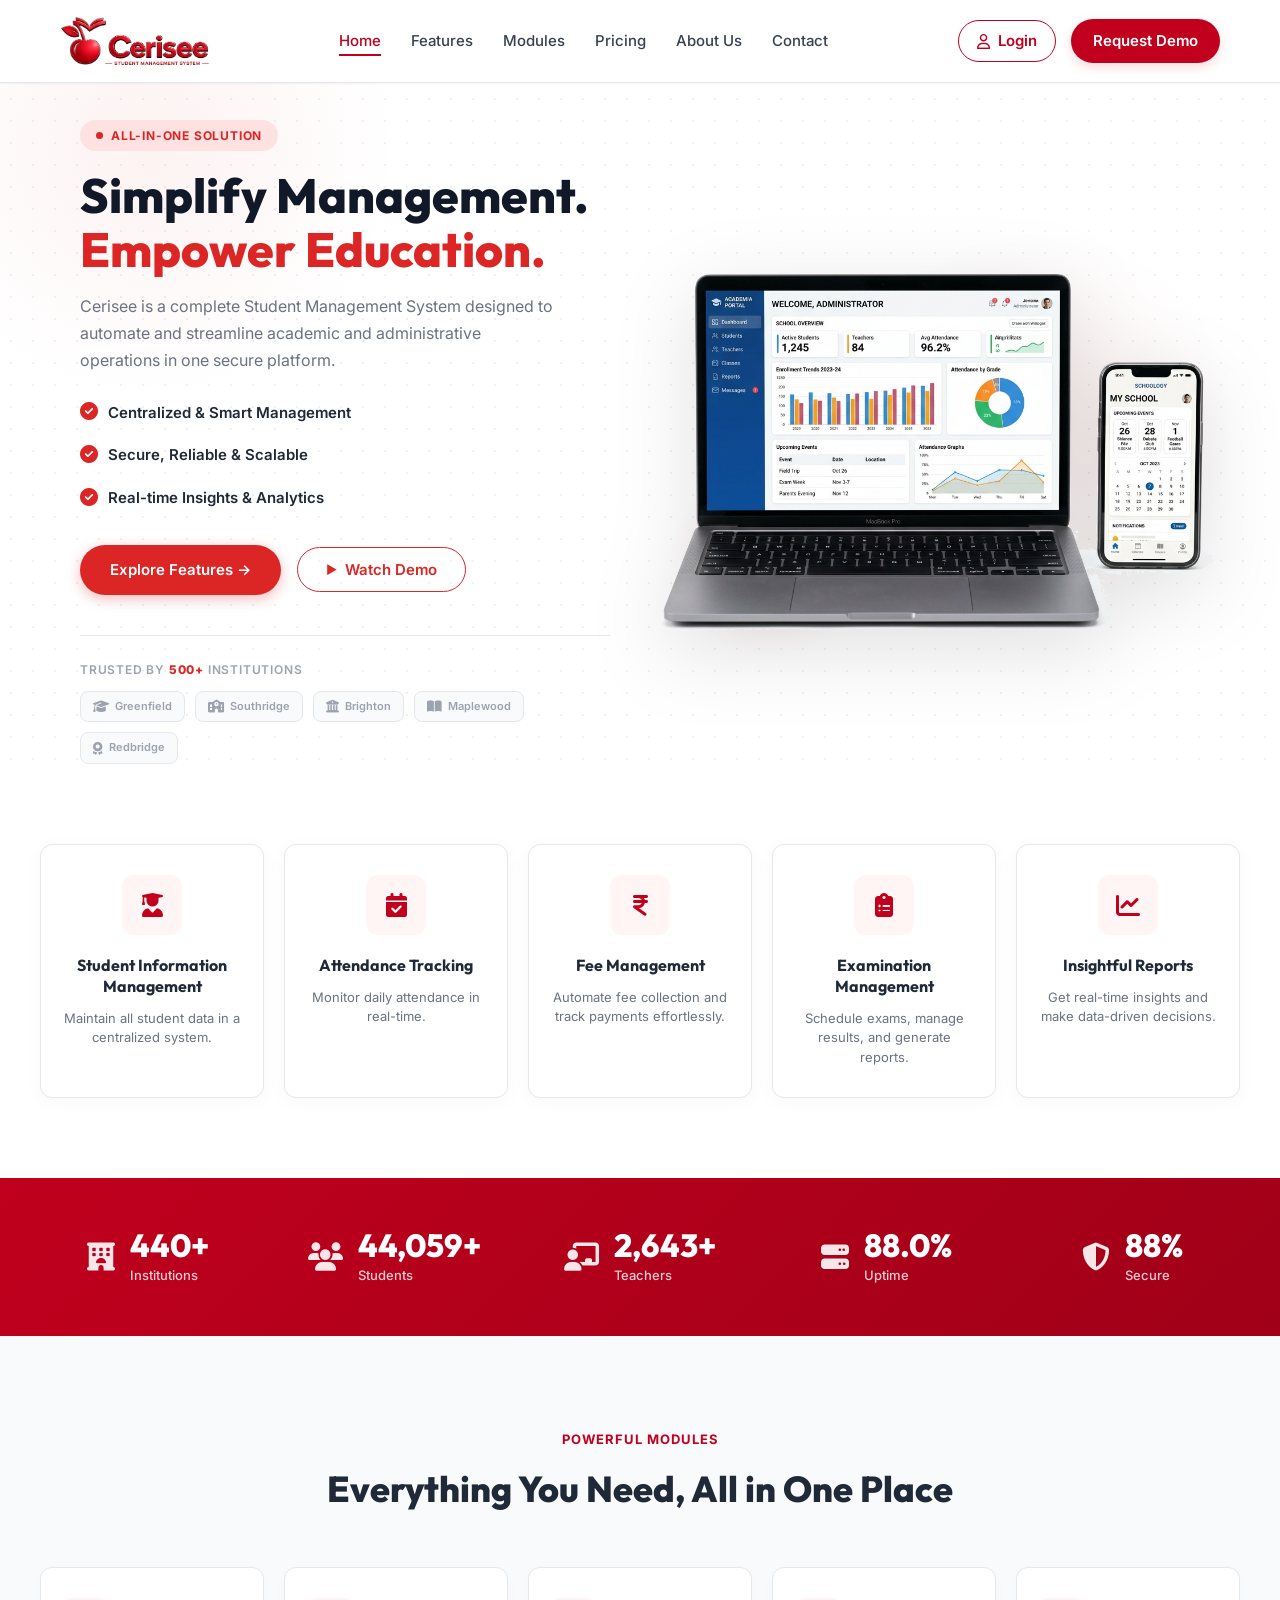
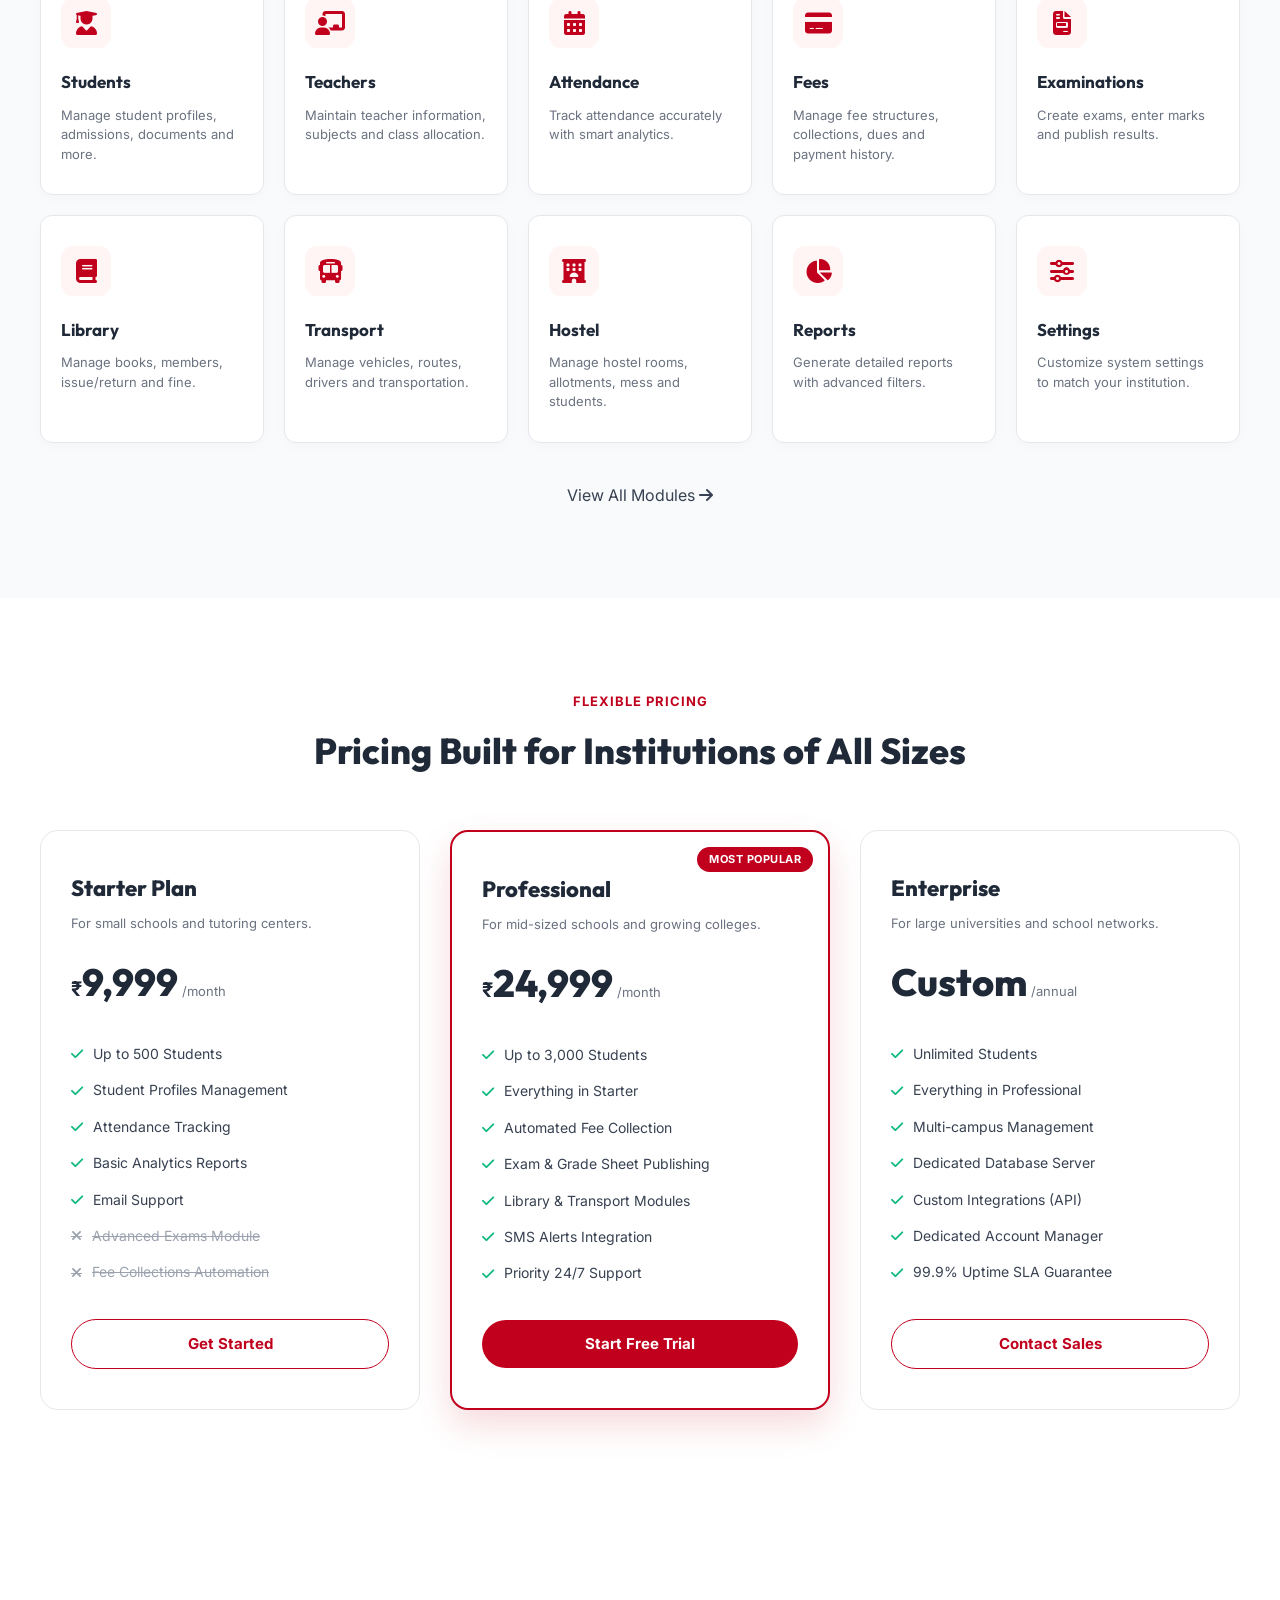
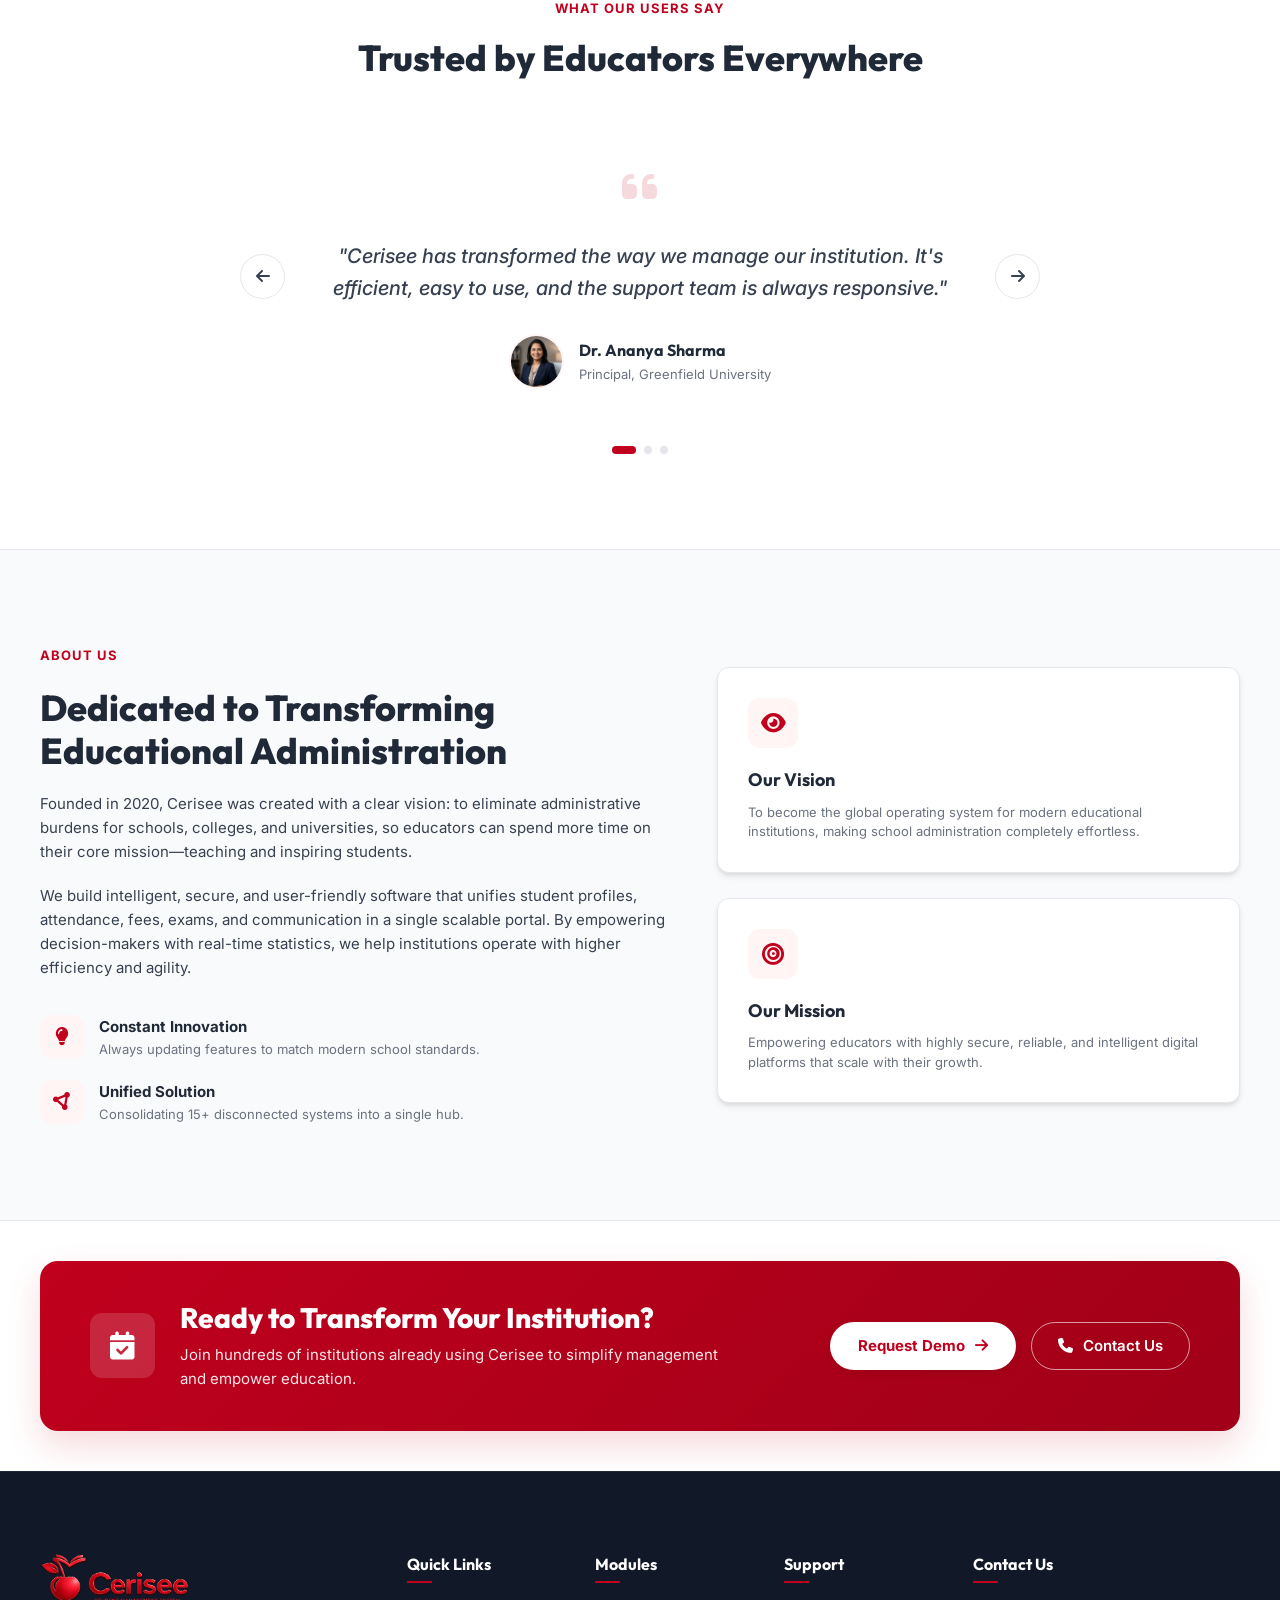
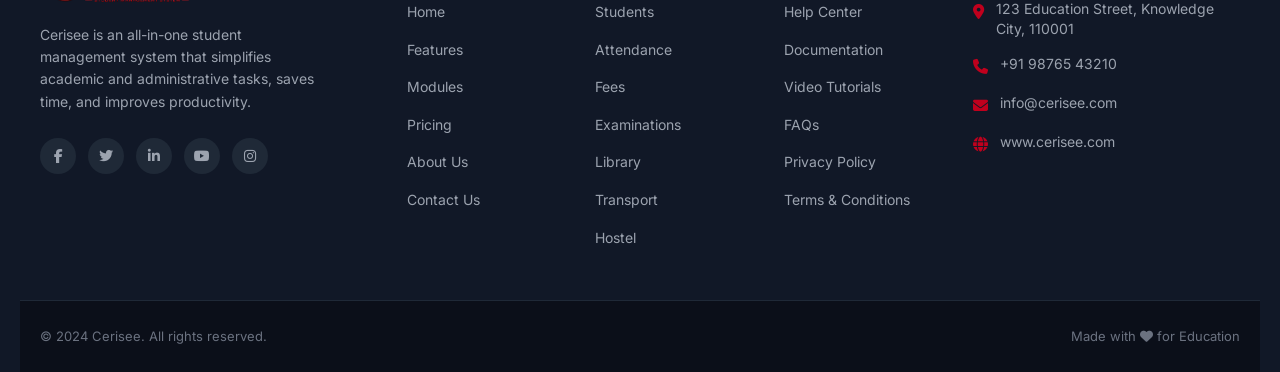
==== index.html @ 779a7547 "Initial commit - Cerisee Student Management System Frontend" ====
<!DOCTYPE html>
<html lang="en">
<head>
  <meta charset="UTF-8">
  <meta name="viewport" content="width=device-width, initial-scale=1.0">
  <meta name="description" content="Cerisee is an all-in-one Student Management System designed to automate academic and administrative workflows, improve productivity, and empower education.">
  <title>Cerisee - Student Management System | Simplify Management. Empower Education.</title>
  
  <!-- FontAwesome for Icons -->
  <link rel="stylesheet" href="https://cdnjs.cloudflare.com/ajax/libs/font-awesome/6.4.0/css/all.min.css">
  
  <!-- Custom CSS -->
  <link rel="stylesheet" href="css/variables.css">
  <link rel="stylesheet" href="css/style.css">
</head>
<body>

  <!-- Navigation Bar -->
  <header class="navbar-header">
    <div class="navbar-container">
      <a href="index.html" class="logo-container">
        <img src="assets/logo.png" alt="Cerisee Logo" class="main-logo-img">
      </a>

      <!-- Desktop Nav Menu -->
      <nav class="nav-menu">
        <ul class="nav-list">
          <li><a href="#home" class="nav-link active">Home</a></li>
          <li><a href="#features" class="nav-link">Features</a></li>
          <li><a href="#modules" class="nav-link">Modules</a></li>
          <li><a href="#pricing" class="nav-link">Pricing</a></li>
          <li><a href="#about" class="nav-link">About Us</a></li>
          <li><a href="#contact" class="nav-link">Contact</a></li>
        </ul>
      </nav>

      <!-- Nav Actions -->
      <div class="nav-actions">
        <a href="login.html" class="btn-login"><i class="fa-regular fa-user"></i> Login</a>
        <a href="#contact" class="btn-cta">Request Demo</a>
      </div>

      <!-- Hamburger Menu for Mobile -->
      <button class="mobile-toggle" aria-label="Toggle navigation menu">
        <span class="bar"></span>
        <span class="bar"></span>
        <span class="bar"></span>
      </button>
    </div>
  </header>

  <main>
    <!-- Hero Section -->
    <section id="home" class="hero-section">
      <!-- Subtle Dot-Grid Background Overlay -->
      <div class="hero-dot-grid"></div>
      
      <div class="hero-container">
        <!-- Hero Text Content (Left Column) -->
        <div class="hero-content">
          <div class="hero-badge-pill">
            <span class="dot-pulse"></span>
            All-in-One Solution
          </div>
          
          <h1 class="hero-headline">
            Simplify Management.<br>
            <span class="text-primary-red">Empower Education.</span>
          </h1>
          
          <p class="hero-desc-text">
            Cerisee is a complete Student Management System designed to automate and streamline academic and administrative operations in one secure platform.
          </p>
          
          <ul class="hero-checklist-items">
            <li>
              <span class="check-circle-red"><i class="fa-solid fa-circle-check"></i></span>
              Centralized & Smart Management
            </li>
            <li>
              <span class="check-circle-red"><i class="fa-solid fa-circle-check"></i></span>
              Secure, Reliable & Scalable
            </li>
            <li>
              <span class="check-circle-red"><i class="fa-solid fa-circle-check"></i></span>
              Real-time Insights & Analytics
            </li>
          </ul>
          
          <div class="hero-cta-group">
            <a href="#features" class="btn-primary-red">Explore Features &rarr;</a>
            <button class="btn-secondary-demo"><span class="text-red-icon">▶</span> Watch Demo</button>
          </div>

          <!-- Trust Bar inside Left Column -->
          <div class="hero-trust-bar">
            <p class="trust-title-text">Trusted by <span class="text-red-bold">500+</span> Institutions</p>
            <div class="trust-logos-row">
              <div class="trust-logo-box"><i class="fa-solid fa-graduation-cap"></i> Greenfield</div>
              <div class="trust-logo-box"><i class="fa-solid fa-school"></i> Southridge</div>
              <div class="trust-logo-box"><i class="fa-solid fa-building-columns"></i> Brighton</div>
              <div class="trust-logo-box"><i class="fa-solid fa-book-open"></i> Maplewood</div>
              <div class="trust-logo-box"><i class="fa-solid fa-award"></i> Redbridge</div>
            </div>
          </div>
        </div>
        
        <!-- Hero Device Mockup Stack (Right Column) -->
        <div class="hero-mockups-column">
          <!-- Background Blobs -->
          <div class="blob-red-large"></div>
          <div class="blob-red-small"></div>
          <img src="assets/hero-mockup.png" alt="Cerisee Dashboard Mockup on Laptop and Mobile" class="hero-mockup-img">
        </div>
      </div>
    </section>

    <!-- Core Features Section -->
    <section id="features" class="features-section">
      <div class="features-container">
        <div class="features-grid">
          <!-- Card 1 -->
          <div class="feature-card">
            <div class="feature-icon"><i class="fa-solid fa-user-graduate"></i></div>
            <h3 class="feature-card-title">Student Information Management</h3>
            <p class="feature-card-text">Maintain all student data in a centralized system.</p>
          </div>
          <!-- Card 2 -->
          <div class="feature-card">
            <div class="feature-icon"><i class="fa-solid fa-calendar-check"></i></div>
            <h3 class="feature-card-title">Attendance Tracking</h3>
            <p class="feature-card-text">Monitor daily attendance in real-time.</p>
          </div>
          <!-- Card 3 -->
          <div class="feature-card">
            <div class="feature-icon"><i class="fa-solid fa-indian-rupee-sign"></i></div>
            <h3 class="feature-card-title">Fee Management</h3>
            <p class="feature-card-text">Automate fee collection and track payments effortlessly.</p>
          </div>
          <!-- Card 4 -->
          <div class="feature-card">
            <div class="feature-icon"><i class="fa-solid fa-clipboard-list"></i></div>
            <h3 class="feature-card-title">Examination Management</h3>
            <p class="feature-card-text">Schedule exams, manage results, and generate reports.</p>
          </div>
          <!-- Card 5 -->
          <div class="feature-card">
            <div class="feature-icon"><i class="fa-solid fa-chart-line"></i></div>
            <h3 class="feature-card-title">Insightful Reports</h3>
            <p class="feature-card-text">Get real-time insights and make data-driven decisions.</p>
          </div>
        </div>
      </div>
    </section>

    <!-- Statistics Banner -->
    <section class="stats-section">
      <div class="stats-container">
        <!-- Stat Item 1 -->
        <div class="stat-item">
          <div class="stat-icon"><i class="fa-solid fa-hotel"></i></div>
          <div class="stat-info">
            <div class="stat-number" data-target="500">0</div>
            <div class="stat-label">Institutions</div>
          </div>
        </div>
        <!-- Stat Item 2 -->
        <div class="stat-item">
          <div class="stat-icon"><i class="fa-solid fa-users"></i></div>
          <div class="stat-info">
            <div class="stat-number" data-target="50000">0</div>
            <div class="stat-label">Students</div>
          </div>
        </div>
        <!-- Stat Item 3 -->
        <div class="stat-item">
          <div class="stat-icon"><i class="fa-solid fa-chalkboard-user"></i></div>
          <div class="stat-info">
            <div class="stat-number" data-target="3000">0</div>
            <div class="stat-label">Teachers</div>
          </div>
        </div>
        <!-- Stat Item 4 -->
        <div class="stat-item">
          <div class="stat-icon"><i class="fa-solid fa-server"></i></div>
          <div class="stat-info">
            <div class="stat-number" data-target="99.9" data-decimals="1">0</div>
            <div class="stat-label">Uptime</div>
          </div>
        </div>
        <!-- Stat Item 5 -->
        <div class="stat-item">
          <div class="stat-icon"><i class="fa-solid fa-shield-halved"></i></div>
          <div class="stat-info">
            <div class="stat-number" data-target="100">0</div>
            <div class="stat-label">Secure</div>
          </div>
        </div>
      </div>
    </section>

    <!-- Powerful Modules Section -->
    <section id="modules" class="modules-section">
      <div class="modules-container">
        <div class="section-header">
          <span class="section-badge">Powerful Modules</span>
          <h2 class="section-title">Everything You Need, All in One Place</h2>
        </div>

        <div class="modules-grid">
          <!-- Module 1 -->
          <div class="module-card">
            <div class="module-icon"><i class="fa-solid fa-user-graduate"></i></div>
            <h3 class="module-title">Students</h3>
            <p class="module-text">Manage student profiles, admissions, documents and more.</p>
          </div>
          <!-- Module 2 -->
          <div class="module-card">
            <div class="module-icon"><i class="fa-solid fa-chalkboard-user"></i></div>
            <h3 class="module-title">Teachers</h3>
            <p class="module-text">Maintain teacher information, subjects and class allocation.</p>
          </div>
          <!-- Module 3 -->
          <div class="module-card">
            <div class="module-icon"><i class="fa-solid fa-calendar-days"></i></div>
            <h3 class="module-title">Attendance</h3>
            <p class="module-text">Track attendance accurately with smart analytics.</p>
          </div>
          <!-- Module 4 -->
          <div class="module-card">
            <div class="module-icon"><i class="fa-solid fa-credit-card"></i></div>
            <h3 class="module-title">Fees</h3>
            <p class="module-text">Manage fee structures, collections, dues and payment history.</p>
          </div>
          <!-- Module 5 -->
          <div class="module-card">
            <div class="module-icon"><i class="fa-solid fa-file-invoice"></i></div>
            <h3 class="module-title">Examinations</h3>
            <p class="module-text">Create exams, enter marks and publish results.</p>
          </div>
          <!-- Module 6 -->
          <div class="module-card">
            <div class="module-icon"><i class="fa-solid fa-book"></i></div>
            <h3 class="module-title">Library</h3>
            <p class="module-text">Manage books, members, issue/return and fine.</p>
          </div>
          <!-- Module 7 -->
          <div class="module-card">
            <div class="module-icon"><i class="fa-solid fa-bus"></i></div>
            <h3 class="module-title">Transport</h3>
            <p class="module-text">Manage vehicles, routes, drivers and transportation.</p>
          </div>
          <!-- Module 8 -->
          <div class="module-card">
            <div class="module-icon"><i class="fa-solid fa-hotel"></i></div>
            <h3 class="module-title">Hostel</h3>
            <p class="module-text">Manage hostel rooms, allotments, mess and students.</p>
          </div>
          <!-- Module 9 -->
          <div class="module-card">
            <div class="module-icon"><i class="fa-solid fa-chart-pie"></i></div>
            <h3 class="module-title">Reports</h3>
            <p class="module-text">Generate detailed reports with advanced filters.</p>
          </div>
          <!-- Module 10 -->
          <div class="module-card">
            <div class="module-icon"><i class="fa-solid fa-sliders"></i></div>
            <h3 class="module-title">Settings</h3>
            <p class="module-text">Customize system settings to match your institution.</p>
          </div>
        </div>

        <div class="modules-cta-wrapper">
          <a href="#features" class="btn-primary">View All Modules <i class="fa-solid fa-arrow-right"></i></a>
        </div>
      </div>
    </section>

    <!-- Pricing Section -->
    <section id="pricing" class="pricing-section">
      <div class="pricing-container">
        <div class="section-header">
          <span class="section-badge">Flexible Pricing</span>
          <h2 class="section-title">Pricing Built for Institutions of All Sizes</h2>
        </div>

        <div class="pricing-grid">
          <!-- Starter Plan -->
          <div class="pricing-card">
            <div class="pricing-header">
              <h3 class="pricing-plan-name">Starter Plan</h3>
              <p class="pricing-plan-desc">For small schools and tutoring centers.</p>
              <div class="price-value">
                <span class="currency">₹</span>
                <span class="amount">9,999</span>
                <span class="period">/month</span>
              </div>
            </div>
            <ul class="pricing-features">
              <li><i class="fa-solid fa-check"></i> Up to 500 Students</li>
              <li><i class="fa-solid fa-check"></i> Student Profiles Management</li>
              <li><i class="fa-solid fa-check"></i> Attendance Tracking</li>
              <li><i class="fa-solid fa-check"></i> Basic Analytics Reports</li>
              <li><i class="fa-solid fa-check"></i> Email Support</li>
              <li class="disabled"><i class="fa-solid fa-xmark"></i> Advanced Exams Module</li>
              <li class="disabled"><i class="fa-solid fa-xmark"></i> Fee Collections Automation</li>
            </ul>
            <div class="pricing-footer">
              <a href="#contact" class="btn-pricing-plan">Get Started</a>
            </div>
          </div>

          <!-- Professional Plan (Popular) -->
          <div class="pricing-card popular">
            <div class="popular-badge">Most Popular</div>
            <div class="pricing-header">
              <h3 class="pricing-plan-name">Professional</h3>
              <p class="pricing-plan-desc">For mid-sized schools and growing colleges.</p>
              <div class="price-value">
                <span class="currency">₹</span>
                <span class="amount">24,999</span>
                <span class="period">/month</span>
              </div>
            </div>
            <ul class="pricing-features">
              <li><i class="fa-solid fa-check"></i> Up to 3,000 Students</li>
              <li><i class="fa-solid fa-check"></i> Everything in Starter</li>
              <li><i class="fa-solid fa-check"></i> Automated Fee Collection</li>
              <li><i class="fa-solid fa-check"></i> Exam & Grade Sheet Publishing</li>
              <li><i class="fa-solid fa-check"></i> Library & Transport Modules</li>
              <li><i class="fa-solid fa-check"></i> SMS Alerts Integration</li>
              <li><i class="fa-solid fa-check"></i> Priority 24/7 Support</li>
            </ul>
            <div class="pricing-footer">
              <a href="#contact" class="btn-pricing-plan btn-primary">Start Free Trial</a>
            </div>
          </div>

          <!-- Enterprise Plan -->
          <div class="pricing-card">
            <div class="pricing-header">
              <h3 class="pricing-plan-name">Enterprise</h3>
              <p class="pricing-plan-desc">For large universities and school networks.</p>
              <div class="price-value">
                <span class="amount">Custom</span>
                <span class="period">/annual</span>
              </div>
            </div>
            <ul class="pricing-features">
              <li><i class="fa-solid fa-check"></i> Unlimited Students</li>
              <li><i class="fa-solid fa-check"></i> Everything in Professional</li>
              <li><i class="fa-solid fa-check"></i> Multi-campus Management</li>
              <li><i class="fa-solid fa-check"></i> Dedicated Database Server</li>
              <li><i class="fa-solid fa-check"></i> Custom Integrations (API)</li>
              <li><i class="fa-solid fa-check"></i> Dedicated Account Manager</li>
              <li><i class="fa-solid fa-check"></i> 99.9% Uptime SLA Guarantee</li>
            </ul>
            <div class="pricing-footer">
              <a href="#contact" class="btn-pricing-plan">Contact Sales</a>
            </div>
          </div>
        </div>
      </div>
    </section>

    <!-- Testimonials Section -->
    <section class="testimonials-section">
      <div class="testimonials-container">
        <div class="section-header">
          <span class="section-badge">What Our Users Say</span>
          <h2 class="section-title">Trusted by Educators Everywhere</h2>
        </div>

        <!-- Carousel -->
        <div class="testimonial-carousel">
          <button class="carousel-control prev" aria-label="Previous testimonial">
            <i class="fa-solid fa-arrow-left"></i>
          </button>
          
          <div class="testimonial-track-container">
            <div class="testimonial-slide active">
              <div class="quote-icon"><i class="fa-solid fa-quote-left"></i></div>
              <blockquote class="testimonial-quote">
                "Cerisee has transformed the way we manage our institution. It's efficient, easy to use, and the support team is always responsive."
              </blockquote>
              <div class="testimonial-author">
                <img src="assets/dr-ananya.png" alt="Dr. Ananya Sharma" class="author-img">
                <div class="author-details">
                  <h4 class="author-name">Dr. Ananya Sharma</h4>
                  <p class="author-role">Principal, Greenfield University</p>
                </div>
              </div>
            </div>
            
            <div class="testimonial-slide">
              <div class="quote-icon"><i class="fa-solid fa-quote-left"></i></div>
              <blockquote class="testimonial-quote">
                "The attendance tracking and automated fee collection features saved our administrative staff over 15 hours a week. Truly an outstanding system!"
              </blockquote>
              <div class="testimonial-author">
                <img src="assets/dr-ananya.png" alt="Prof. Rajesh Verma" class="author-img" style="filter: hue-rotate(90deg);">
                <div class="author-details">
                  <h4 class="author-name">Prof. Rajesh Verma</h4>
                  <p class="author-role">Director, Southridge College</p>
                </div>
              </div>
            </div>
            
            <div class="testimonial-slide">
              <div class="quote-icon"><i class="fa-solid fa-quote-left"></i></div>
              <blockquote class="testimonial-quote">
                "From examinations to transport management, everything is integrated seamlessly. The analytics panel helps us make quick, data-driven decisions."
              </blockquote>
              <div class="testimonial-author">
                <img src="assets/dr-ananya.png" alt="Sister Clara D'Souza" class="author-img" style="filter: hue-rotate(180deg);">
                <div class="author-details">
                  <h4 class="author-name">Sister Clara D'Souza</h4>
                  <p class="author-role">Administrator, Redbridge School</p>
                </div>
              </div>
            </div>
          </div>

          <button class="carousel-control next" aria-label="Next testimonial">
            <i class="fa-solid fa-arrow-right"></i>
          </button>
        </div>

        <!-- Carousel Indicators -->
        <div class="carousel-indicators">
          <span class="indicator active" data-slide="0"></span>
          <span class="indicator" data-slide="1"></span>
          <span class="indicator" data-slide="2"></span>
        </div>
      </div>
    </section>

    <!-- About Us Section -->
    <section id="about" class="about-section">
      <div class="about-container">
        <div class="about-grid">
          <div class="about-content">
            <span class="section-badge">About Us</span>
            <h2 class="about-title">Dedicated to Transforming Educational Administration</h2>
            <p class="about-text">
              Founded in 2020, Cerisee was created with a clear vision: to eliminate administrative burdens for schools, colleges, and universities, so educators can spend more time on their core mission—teaching and inspiring students.
            </p>
            <p class="about-text">
              We build intelligent, secure, and user-friendly software that unifies student profiles, attendance, fees, exams, and communication in a single scalable portal. By empowering decision-makers with real-time statistics, we help institutions operate with higher efficiency and agility.
            </p>
            <div class="about-features">
              <div class="about-feat">
                <span class="about-feat-icon"><i class="fa-solid fa-lightbulb"></i></span>
                <div class="about-feat-text">
                  <strong>Constant Innovation</strong>
                  <span>Always updating features to match modern school standards.</span>
                </div>
              </div>
              <div class="about-feat">
                <span class="about-feat-icon"><i class="fa-solid fa-circle-nodes"></i></span>
                <div class="about-feat-text">
                  <strong>Unified Solution</strong>
                  <span>Consolidating 15+ disconnected systems into a single hub.</span>
                </div>
              </div>
            </div>
          </div>
          <div class="about-cards">
            <!-- Vision -->
            <div class="about-value-card">
              <div class="value-icon"><i class="fa-solid fa-eye"></i></div>
              <h3 class="value-title">Our Vision</h3>
              <p class="value-desc">To become the global operating system for modern educational institutions, making school administration completely effortless.</p>
            </div>
            <!-- Mission -->
            <div class="about-value-card">
              <div class="value-icon"><i class="fa-solid fa-bullseye"></i></div>
              <h3 class="value-title">Our Mission</h3>
              <p class="value-desc">Empowering educators with highly secure, reliable, and intelligent digital platforms that scale with their growth.</p>
            </div>
          </div>
        </div>
      </div>
    </section>

    <!-- Call to Action Banner -->
    <section class="cta-banner-section">
      <div class="cta-banner-container">
        <div class="cta-left">
          <div class="cta-icon-wrapper">
            <i class="fa-solid fa-calendar-check"></i>
          </div>
          <div class="cta-text">
            <h2 class="cta-title">Ready to Transform Your Institution?</h2>
            <p class="cta-description">Join hundreds of institutions already using Cerisee to simplify management and empower education.</p>
          </div>
        </div>
        <div class="cta-actions">
          <a href="#contact" class="btn-cta-white">Request Demo <i class="fa-solid fa-arrow-right"></i></a>
          <a href="tel:+919876543210" class="btn-cta-transparent"><i class="fa-solid fa-phone"></i> Contact Us</a>
        </div>
      </div>
    </section>
  </main>

  <!-- Footer -->
  <footer class="footer">
    <div class="footer-container">
      <!-- Grid Col 1 -->
      <div class="footer-info">
        <a href="index.html" class="logo-container footer-logo">
          <img src="assets/logo.png" alt="Cerisee Logo" class="main-logo-img">
        </a>
        <p class="footer-desc">
          Cerisee is an all-in-one student management system that simplifies academic and administrative tasks, saves time, and improves productivity.
        </p>
        <div class="social-icons">
          <a href="#" class="social-link" aria-label="Facebook"><i class="fa-brands fa-facebook-f"></i></a>
          <a href="#" class="social-link" aria-label="Twitter"><i class="fa-brands fa-twitter"></i></a>
          <a href="#" class="social-link" aria-label="LinkedIn"><i class="fa-brands fa-linkedin-in"></i></a>
          <a href="#" class="social-link" aria-label="YouTube"><i class="fa-brands fa-youtube"></i></a>
          <a href="#" class="social-link" aria-label="Instagram"><i class="fa-brands fa-instagram"></i></a>
        </div>
      </div>

      <!-- Grid Col 2 -->
      <div class="footer-links">
        <h4 class="footer-title">Quick Links</h4>
        <ul>
          <li><a href="#home">Home</a></li>
          <li><a href="#features">Features</a></li>
          <li><a href="#modules">Modules</a></li>
          <li><a href="#pricing">Pricing</a></li>
          <li><a href="#about">About Us</a></li>
          <li><a href="#contact">Contact Us</a></li>
        </ul>
      </div>

      <!-- Grid Col 3 -->
      <div class="footer-links">
        <h4 class="footer-title">Modules</h4>
        <ul>
          <li><a href="#modules">Students</a></li>
          <li><a href="#modules">Attendance</a></li>
          <li><a href="#modules">Fees</a></li>
          <li><a href="#modules">Examinations</a></li>
          <li><a href="#modules">Library</a></li>
          <li><a href="#modules">Transport</a></li>
          <li><a href="#modules">Hostel</a></li>
        </ul>
      </div>

      <!-- Grid Col 4 -->
      <div class="footer-links">
        <h4 class="footer-title">Support</h4>
        <ul>
          <li><a href="#">Help Center</a></li>
          <li><a href="#">Documentation</a></li>
          <li><a href="#">Video Tutorials</a></li>
          <li><a href="#">FAQs</a></li>
          <li><a href="#">Privacy Policy</a></li>
          <li><a href="#">Terms & Conditions</a></li>
        </ul>
      </div>

      <!-- Grid Col 5 -->
      <div class="footer-contact" id="contact">
        <h4 class="footer-title">Contact Us</h4>
        <ul class="contact-details">
          <li>
            <span class="contact-icon"><i class="fa-solid fa-location-dot"></i></span>
            <span class="contact-text">123 Education Street, Knowledge City, 110001</span>
          </li>
          <li>
            <span class="contact-icon"><i class="fa-solid fa-phone"></i></span>
            <span class="contact-text">+91 98765 43210</span>
          </li>
          <li>
            <span class="contact-icon"><i class="fa-solid fa-envelope"></i></span>
            <span class="contact-text">info@cerisee.com</span>
          </li>
          <li>
            <span class="contact-icon"><i class="fa-solid fa-globe"></i></span>
            <span class="contact-text">www.cerisee.com</span>
          </li>
        </ul>
      </div>
    </div>

    <!-- Bottom Copyright -->
    <div class="footer-bottom">
      <div class="footer-bottom-container">
        <p>&copy; 2024 Cerisee. All rights reserved.</p>
        <p>Made with <i class="fa-solid fa-heart text-primary"></i> for Education</p>
      </div>
    </div>
  </footer>

  <!-- Main JavaScript File -->
  <script src="js/main.js"></script>
</body>
</html>
---- css/variables.css ----
/* Import Fonts */
@import url('https://fonts.googleapis.com/css2?family=Inter:wght@300;400;500;600;700&family=Outfit:wght@400;500;600;700;800&display=swap');

:root {
  /* Color Palette */
  --primary: #C0001D;          /* Crimson Red */
  --primary-hover: #A00018;    /* Darker Red */
  --primary-light: #FFF5F5;    /* Soft Red Tint */
  --primary-glow: rgba(192, 0, 29, 0.15);
  
  --dark-bg: #111827;          /* Near black for footer */
  --dark-text: #1F2937;        /* Very dark gray */
  --light-bg: #F9FAFB;         /* Warm white */
  --white: #FFFFFF;
  
  --text-main: #374151;        /* Cool gray for body */
  --text-muted: #6B7280;       /* Lighter gray for caption */
  --text-light: #9CA3AF;
  
  --border-color: #E5E7EB;
  --border-focus: #FCA5A5;     /* Light red border for focus state */
  
  --success: #10B981;          /* Emerald Green */
  --warning: #F59E0B;          /* Amber Yellow */
  
  /* Fonts */
  --font-headings: 'Outfit', sans-serif;
  --font-body: 'Inter', sans-serif;
  
  /* Layout Constraints */
  --max-width: 1200px;
  
  /* Shadows */
  --shadow-sm: 0 1px 2px 0 rgba(0, 0, 0, 0.05);
  --shadow-md: 0 4px 6px -1px rgba(0, 0, 0, 0.1), 0 2px 4px -1px rgba(0, 0, 0, 0.06);
  --shadow-lg: 0 10px 15px -3px rgba(0, 0, 0, 0.1), 0 4px 6px -2px rgba(0, 0, 0, 0.05);
  --shadow-xl: 0 20px 25px -5px rgba(0, 0, 0, 0.1), 0 10px 10px -5px rgba(0, 0, 0, 0.04);
  
  /* Border Radius */
  --radius-sm: 6px;
  --radius-md: 12px;
  --radius-lg: 18px;
  --radius-full: 9999px;
  
  /* Transitions */
  --transition-fast: 0.2s cubic-bezier(0.4, 0, 0.2, 1);
  --transition-normal: 0.3s cubic-bezier(0.4, 0, 0.2, 1);
}

/* Base resets & utilities */
* {
  box-sizing: border-box;
  margin: 0;
  padding: 0;
}

body {
  font-family: var(--font-body);
  color: var(--text-main);
  background-color: var(--white);
  line-height: 1.6;
  -webkit-font-smoothing: antialiased;
  -moz-osx-font-smoothing: grayscale;
}

a {
  color: inherit;
  text-decoration: none;
  transition: var(--transition-fast);
}

input, button, select, textarea {
  font-family: inherit;
  font-size: inherit;
  color: inherit;
}

button {
  cursor: pointer;
  border: none;
  background: none;
}

img {
  max-width: 100%;
  height: auto;
  display: block;
}

/* Shared Main Logo Image Class */
.main-logo-img {
  height: 52px;
  width: auto;
  display: block;
  transition: transform var(--transition-normal);
}

.logo-container {
  display: flex;
  align-items: center;
  gap: 10px;
  text-decoration: none;
}

.logo-container:hover .main-logo-img {
  transform: scale(1.02);
}
---- css/style.css ----
@import url('variables.css');

/* Global Styles */
html {
  scroll-behavior: smooth;
}

body {
  overflow-x: hidden;
}

/* Header & Navbar */
.navbar-header {
  position: fixed;
  top: 0;
  left: 0;
  width: 100%;
  z-index: 1000;
  background-color: rgba(255, 255, 255, 0.95);
  box-shadow: var(--shadow-sm);
  transition: var(--transition-normal);
  backdrop-filter: blur(8px);
  border-bottom: 1px solid var(--border-color);
}

.navbar-header.scrolled {
  padding: 8px 0;
  box-shadow: var(--shadow-md);
  background-color: rgba(255, 255, 255, 0.98);
}

.navbar-container {
  max-width: var(--max-width);
  margin: 0 auto;
  padding: 15px 20px;
  display: flex;
  justify-content: space-between;
  align-items: center;
}



.cherry-logo {
  width: 48px;
  height: 48px;
  transition: transform var(--transition-normal);
}

.logo-container:hover .cherry-logo {
  transform: rotate(-10deg) scale(1.05);
}

.logo-text {
  display: flex;
  flex-direction: column;
}

.logo-brand {
  font-family: var(--font-headings);
  font-size: 26px;
  font-weight: 800;
  color: var(--dark-text);
  line-height: 1;
}

.logo-tagline {
  font-size: 8px;
  font-weight: 700;
  letter-spacing: 1.5px;
  color: var(--text-muted);
  margin-top: 4px;
}

.logo-brand.text-white {
  color: var(--white);
}

.logo-brand.text-primary {
  color: var(--primary);
}

.logo-tagline.text-gray {
  color: var(--text-light);
}

/* Nav Menu */
.nav-menu {
  display: flex;
  align-items: center;
}

.nav-list {
  display: flex;
  list-style: none;
  gap: 30px;
}

.nav-link {
  font-size: 15px;
  font-weight: 500;
  color: var(--text-main);
  position: relative;
  padding: 6px 0;
}

.nav-link:hover, .nav-link.active {
  color: var(--primary);
}

.nav-link::after {
  content: '';
  position: absolute;
  bottom: 0;
  left: 0;
  width: 0;
  height: 2px;
  background-color: var(--primary);
  transition: var(--transition-fast);
}

.nav-link:hover::after, .nav-link.active::after {
  width: 100%;
}

/* Nav Actions */
.nav-actions {
  display: flex;
  align-items: center;
  gap: 15px;
}

.btn-login {
  font-size: 15px;
  font-weight: 600;
  color: var(--primary);
  border: 1.5px solid var(--primary);
  padding: 8px 18px;
  border-radius: var(--radius-full);
  display: flex;
  align-items: center;
  gap: 8px;
  transition: var(--transition-fast);
}

.btn-login:hover {
  background-color: var(--primary);
  color: var(--white);
  box-shadow: 0 4px 10px var(--primary-glow);
}

.btn-cta {
  font-size: 15px;
  font-weight: 600;
  color: var(--white);
  background-color: var(--primary);
  padding: 10px 22px;
  border-radius: var(--radius-full);
  box-shadow: 0 4px 12px var(--primary-glow);
  transition: var(--transition-fast);
}

.btn-cta:hover {
  background-color: var(--primary-hover);
  transform: translateY(-2px);
  box-shadow: 0 6px 15px var(--primary-glow);
}

/* Mobile Toggle */
.mobile-toggle {
  display: none;
  flex-direction: column;
  justify-content: space-between;
  width: 24px;
  height: 18px;
  background: transparent;
  border: none;
  cursor: pointer;
  z-index: 1100;
}

.mobile-toggle .bar {
  width: 100%;
  height: 2.5px;
  background-color: var(--dark-text);
  border-radius: var(--radius-full);
  transition: var(--transition-normal);
}

/* Hero Section */
/* ========================================
   HERO SECTION — Dot Grid + Device Mockups
   ======================================== */

.hero-section {
  position: relative;
  overflow: hidden;
  padding-top: 120px;
  padding-bottom: 0;
  background: #ffffff;
}

/* Dot grid overlay */
.hero-dot-grid {
  position: absolute;
  inset: 0;
  background-image: radial-gradient(circle, rgba(0,0,0,0.06) 1px, transparent 1px);
  background-size: 22px 22px;
  pointer-events: none;
  z-index: 0;
}

.hero-section::before {
  content: '';
  position: absolute;
  width: 500px;
  height: 500px;
  background: radial-gradient(circle, rgba(220,38,38,0.06) 0%, transparent 70%);
  border-radius: 50%;
  top: -100px;
  left: -100px;
  z-index: 0;
  pointer-events: none;
}

/* --- Container Grid --- */
.hero-container {
  max-width: var(--max-width);
  margin: 0 auto;
  padding: 0 40px 0 40px;
  display: grid;
  grid-template-columns: 1fr 1fr;
  align-items: center;
  gap: 60px;
  position: relative;
  z-index: 2;
  min-height: 600px;
}

/* --- Left Column --- */
.hero-content {
  display: flex;
  flex-direction: column;
  align-items: flex-start;
}

/* Badge Pill */
.hero-badge-pill {
  display: inline-flex;
  align-items: center;
  gap: 8px;
  background: #FEE2E2;
  color: #DC2626;
  font-size: 12px;
  font-weight: 700;
  text-transform: uppercase;
  letter-spacing: 0.8px;
  padding: 6px 16px;
  border-radius: 999px;
  margin-bottom: 18px;
}

.dot-pulse {
  width: 7px;
  height: 7px;
  border-radius: 50%;
  background: #DC2626;
  display: inline-block;
  animation: pulse-dot 1.8s infinite;
}

@keyframes pulse-dot {
  0%, 100% { opacity: 1; transform: scale(1); }
  50% { opacity: 0.4; transform: scale(0.7); }
}

/* Headline */
.hero-headline {
  font-family: var(--font-headings);
  font-size: 48px;
  font-weight: 800;
  line-height: 1.12;
  color: #111827;
  margin-bottom: 16px;
}

.text-primary-red {
  color: #DC2626;
}

/* Description */
.hero-desc-text {
  font-size: 16px;
  line-height: 1.7;
  color: #6B7280;
  max-width: 480px;
  margin-bottom: 24px;
}

/* Checklist */
.hero-checklist-items {
  list-style: none;
  display: flex;
  flex-direction: column;
  gap: 14px;
  margin-bottom: 32px;
}

.hero-checklist-items li {
  display: flex;
  align-items: center;
  gap: 10px;
  font-size: 15px;
  font-weight: 600;
  color: #1F2937;
}

.check-circle-red {
  color: #DC2626;
  font-size: 18px;
}

/* CTA Buttons */
.hero-cta-group {
  display: flex;
  align-items: center;
  gap: 16px;
  margin-bottom: 40px;
}

.btn-primary-red {
  display: inline-flex;
  align-items: center;
  gap: 8px;
  background: #DC2626;
  color: #fff;
  font-size: 15px;
  font-weight: 600;
  padding: 13px 30px;
  border-radius: 999px;
  border: none;
  cursor: pointer;
  box-shadow: 0 4px 14px rgba(220,38,38,0.3);
  transition: all 0.25s ease;
  text-decoration: none;
}

.btn-primary-red:hover {
  background: #B91C1C;
  transform: translateY(-2px);
  box-shadow: 0 6px 20px rgba(220,38,38,0.4);
}

.btn-secondary-demo {
  display: inline-flex;
  align-items: center;
  gap: 8px;
  background: transparent;
  color: #DC2626;
  font-size: 15px;
  font-weight: 600;
  padding: 12px 28px;
  border-radius: 999px;
  border: 1.5px solid #DC2626;
  cursor: pointer;
  transition: all 0.25s ease;
}

.btn-secondary-demo:hover {
  background: #FEE2E2;
  transform: translateY(-2px);
}

.text-red-icon {
  font-size: 12px;
}

/* Trust Bar */
.hero-trust-bar {
  padding-top: 24px;
  border-top: 1px solid #E5E7EB;
  width: 100%;
}

.trust-title-text {
  font-size: 12px;
  font-weight: 600;
  text-transform: uppercase;
  letter-spacing: 0.8px;
  color: #9CA3AF;
  margin-bottom: 12px;
}

.text-red-bold {
  color: #DC2626;
  font-weight: 800;
}

.trust-logos-row {
  display: flex;
  flex-wrap: wrap;
  gap: 10px;
}

.trust-logo-box {
  display: inline-flex;
  align-items: center;
  gap: 6px;
  font-size: 11px;
  font-weight: 600;
  color: #9CA3AF;
  background: #F9FAFB;
  border: 1px solid #E5E7EB;
  border-radius: 8px;
  padding: 6px 12px;
  transition: all 0.2s ease;
}

.trust-logo-box i {
  font-size: 13px;
}

.trust-logo-box:hover {
  color: #DC2626;
  border-color: #FCA5A5;
  background: #FEF2F2;
}

/* ========================================
   RIGHT COLUMN — Realistic Device Mockup Image
   ======================================== */

.hero-mockups-column {
  position: relative;
  height: 540px;
  display: flex;
  align-items: center;
  justify-content: center;
  width: 100%;
}

/* Background blobs */
.blob-red-large {
  position: absolute;
  width: 400px;
  height: 400px;
  background: radial-gradient(circle, rgba(220, 38, 38, 0.07) 0%, transparent 70%);
  border-radius: 50%;
  top: 10%;
  right: -40px;
  z-index: 0;
  pointer-events: none;
}

.blob-red-small {
  position: absolute;
  width: 200px;
  height: 200px;
  background: radial-gradient(circle, rgba(220, 38, 38, 0.10) 0%, transparent 70%);
  border-radius: 50%;
  bottom: 10%;
  left: 0;
  z-index: 0;
  pointer-events: none;
}

.hero-mockup-img {
  max-width: 110%;
  max-height: 110%;
  width: auto;
  height: auto;
  object-fit: contain;
  z-index: 2;
  position: relative;
  filter: drop-shadow(0 20px 40px rgba(0, 0, 0, 0.12));
  transition: transform 0.5s cubic-bezier(0.4, 0, 0.2, 1), filter 0.5s cubic-bezier(0.4, 0, 0.2, 1);
}

.hero-mockups-column:hover .hero-mockup-img {
  transform: translateY(-8px) scale(1.02);
  filter: drop-shadow(0 30px 60px rgba(220, 38, 38, 0.16));
}


/* Core Features Section */
.features-section {
  padding: 80px 20px;
  background-color: var(--white);
}

.features-container {
  max-width: var(--max-width);
  margin: 0 auto;
}

.features-grid {
  display: grid;
  grid-template-columns: repeat(5, 1fr);
  gap: 20px;
}

.feature-card {
  background-color: var(--white);
  padding: 30px 20px;
  border-radius: var(--radius-md);
  box-shadow: 0 4px 20px rgba(0, 0, 0, 0.03);
  border: 1px solid var(--border-color);
  display: flex;
  flex-direction: column;
  align-items: center;
  text-align: center;
  transition: transform var(--transition-normal), box-shadow var(--transition-normal), border-color var(--transition-normal);
}

.feature-card:hover {
  transform: translateY(-8px);
  box-shadow: 0 12px 30px rgba(192, 0, 29, 0.08);
  border-color: var(--primary-glow);
}

.feature-icon {
  width: 60px;
  height: 60px;
  border-radius: var(--radius-md);
  background-color: var(--primary-light);
  color: var(--primary);
  font-size: 24px;
  display: flex;
  justify-content: center;
  align-items: center;
  margin-bottom: 20px;
  transition: transform var(--transition-normal);
}

.feature-card:hover .feature-icon {
  transform: scale(1.1) rotate(5deg);
}

.feature-card-title {
  font-family: var(--font-headings);
  font-size: 16px;
  font-weight: 700;
  color: var(--dark-text);
  margin-bottom: 12px;
  line-height: 1.3;
}

.feature-card-text {
  font-size: 13px;
  color: var(--text-muted);
  line-height: 1.5;
}

/* Statistics Section */
.stats-section {
  background: linear-gradient(135deg, var(--primary) 0%, var(--primary-hover) 100%);
  color: var(--white);
  padding: 50px 20px;
}

.stats-container {
  max-width: var(--max-width);
  margin: 0 auto;
  display: grid;
  grid-template-columns: repeat(5, 1fr);
  gap: 30px;
  text-align: center;
}

.stat-item {
  display: flex;
  justify-content: center;
  align-items: center;
  gap: 15px;
}

.stat-icon {
  font-size: 28px;
  color: rgba(255, 255, 255, 0.9);
}

.stat-info {
  text-align: left;
}

.stat-number {
  font-family: var(--font-headings);
  font-size: 32px;
  font-weight: 800;
  line-height: 1.1;
}

.stat-label {
  font-size: 13px;
  font-weight: 500;
  color: rgba(255, 255, 255, 0.8);
  margin-top: 2px;
}

/* Powerful Modules Section */
.modules-section {
  padding: 90px 20px;
  background-color: var(--light-bg);
}

.modules-container {
  max-width: var(--max-width);
  margin: 0 auto;
}

.section-header {
  text-align: center;
  margin-bottom: 50px;
}

.section-badge {
  color: var(--primary);
  font-size: 13px;
  font-weight: 700;
  text-transform: uppercase;
  letter-spacing: 1px;
  display: inline-block;
  margin-bottom: 10px;
}

.section-title {
  font-family: var(--font-headings);
  font-size: 36px;
  font-weight: 800;
  color: var(--dark-text);
}

.modules-grid {
  display: grid;
  grid-template-columns: repeat(5, 1fr);
  gap: 20px;
}

.module-card {
  background-color: var(--white);
  padding: 30px 20px;
  border-radius: var(--radius-md);
  box-shadow: 0 4px 15px rgba(0, 0, 0, 0.02);
  border: 1px solid var(--border-color);
  transition: transform var(--transition-normal), box-shadow var(--transition-normal), border-color var(--transition-normal);
  display: flex;
  flex-direction: column;
}

.module-card:hover {
  transform: translateY(-5px);
  box-shadow: 0 8px 25px rgba(192, 0, 29, 0.06);
  border-color: var(--primary-glow);
}

.module-icon {
  font-size: 24px;
  color: var(--primary);
  background-color: var(--primary-light);
  width: 50px;
  height: 50px;
  border-radius: var(--radius-md);
  display: flex;
  justify-content: center;
  align-items: center;
  margin-bottom: 20px;
  transition: transform var(--transition-normal);
}

.module-card:hover .module-icon {
  transform: scale(1.1);
}

.module-title {
  font-family: var(--font-headings);
  font-size: 17px;
  font-weight: 700;
  color: var(--dark-text);
  margin-bottom: 10px;
}

.module-text {
  font-size: 13px;
  color: var(--text-muted);
  line-height: 1.5;
}

.modules-cta-wrapper {
  display: flex;
  justify-content: center;
  margin-top: 40px;
}

/* Testimonials Section */
.testimonials-section {
  padding: 95px 20px;
  background-color: var(--white);
}

.testimonials-container {
  max-width: var(--max-width);
  margin: 0 auto;
}

.testimonial-carousel {
  max-width: 800px;
  margin: 0 auto;
  position: relative;
  display: flex;
  align-items: center;
  gap: 30px;
  padding: 20px 0;
}

.testimonial-track-container {
  flex-grow: 1;
  overflow: hidden;
  position: relative;
  min-height: 240px;
}

.testimonial-slide {
  display: none;
  flex-direction: column;
  align-items: center;
  text-align: center;
  animation: fadeEffect 0.5s ease-in-out;
}

.testimonial-slide.active {
  display: flex;
}

@keyframes fadeEffect {
  from { opacity: 0; transform: translateY(10px); }
  to { opacity: 1; transform: translateY(0); }
}

.quote-icon {
  font-size: 40px;
  color: rgba(192, 0, 29, 0.15);
  margin-bottom: 20px;
}

.testimonial-quote {
  font-size: 20px;
  font-style: italic;
  font-weight: 500;
  color: var(--text-main);
  line-height: 1.6;
  margin-bottom: 30px;
  position: relative;
  max-width: 680px;
}

.testimonial-author {
  display: flex;
  align-items: center;
  gap: 15px;
  text-align: left;
}

.author-img {
  width: 55px;
  height: 55px;
  border-radius: 50%;
  object-fit: cover;
  border: 2px solid var(--primary-light);
}

.author-details {
  display: flex;
  flex-direction: column;
}

.author-name {
  font-family: var(--font-headings);
  font-size: 16px;
  font-weight: 700;
  color: var(--dark-text);
}

.author-role {
  font-size: 13px;
  color: var(--text-muted);
}

/* Controls */
.carousel-control {
  width: 45px;
  height: 45px;
  border-radius: 50%;
  border: 1.5px solid var(--border-color);
  background-color: var(--white);
  color: var(--text-main);
  display: flex;
  justify-content: center;
  align-items: center;
  font-size: 16px;
  transition: var(--transition-fast);
  flex-shrink: 0;
}

.carousel-control:hover {
  background-color: var(--primary);
  color: var(--white);
  border-color: var(--primary);
  box-shadow: 0 4px 10px var(--primary-glow);
}

.carousel-indicators {
  display: flex;
  justify-content: center;
  gap: 8px;
  margin-top: 30px;
}

.indicator {
  width: 8px;
  height: 8px;
  border-radius: 50%;
  background-color: var(--border-color);
  cursor: pointer;
  transition: var(--transition-fast);
}

.indicator.active {
  background-color: var(--primary);
  width: 24px;
  border-radius: var(--radius-full);
}

/* Call to Action Banner */
.cta-banner-section {
  padding: 40px 20px;
  background-color: var(--white);
}

.cta-banner-container {
  max-width: var(--max-width);
  margin: 0 auto;
  background: linear-gradient(135deg, var(--primary) 0%, var(--primary-hover) 100%);
  padding: 40px 50px;
  border-radius: var(--radius-lg);
  box-shadow: 0 15px 35px var(--primary-glow);
  display: flex;
  justify-content: space-between;
  align-items: center;
  gap: 30px;
}

.cta-left {
  display: flex;
  align-items: center;
  gap: 25px;
}

.cta-icon-wrapper {
  width: 65px;
  height: 65px;
  border-radius: var(--radius-md);
  background-color: rgba(255, 255, 255, 0.15);
  display: flex;
  justify-content: center;
  align-items: center;
  color: var(--white);
  font-size: 28px;
}

.cta-text {
  max-width: 550px;
}

.cta-title {
  font-family: var(--font-headings);
  font-size: 28px;
  font-weight: 800;
  color: var(--white);
  margin-bottom: 8px;
  line-height: 1.2;
}

.cta-description {
  color: rgba(255, 255, 255, 0.9);
  font-size: 15px;
}

.cta-actions {
  display: flex;
  align-items: center;
  gap: 15px;
  flex-shrink: 0;
}

.btn-cta-white {
  background-color: var(--white);
  color: var(--primary);
  font-size: 15px;
  font-weight: 700;
  padding: 12px 28px;
  border-radius: var(--radius-full);
  display: flex;
  align-items: center;
  gap: 10px;
  box-shadow: 0 4px 10px rgba(0, 0, 0, 0.08);
  transition: var(--transition-normal);
}

.btn-cta-white:hover {
  transform: translateY(-2px);
  box-shadow: 0 8px 20px rgba(0, 0, 0, 0.12);
}

.btn-cta-transparent {
  border: 1.5px solid rgba(255, 255, 255, 0.6);
  color: var(--white);
  font-size: 15px;
  font-weight: 600;
  padding: 11px 26px;
  border-radius: var(--radius-full);
  display: flex;
  align-items: center;
  gap: 10px;
  transition: var(--transition-normal);
}

.btn-cta-transparent:hover {
  border-color: var(--white);
  background-color: rgba(255, 255, 255, 0.08);
}

/* Footer Section */
.footer {
  background-color: var(--dark-bg);
  color: var(--text-light);
  padding: 80px 20px 0 20px;
  border-top: 1px solid #1F2937;
}

.footer-container {
  max-width: var(--max-width);
  margin: 0 auto;
  display: grid;
  grid-template-columns: 2.2fr 1fr 1fr 1fr 1.8fr;
  gap: 40px;
  padding-bottom: 50px;
}

.footer-logo {
  margin-bottom: 20px;
}

.text-white {
  color: var(--white) !important;
}

.text-gray {
  color: #9CA3AF !important;
}

.footer-desc {
  font-size: 14px;
  line-height: 1.6;
  margin-bottom: 25px;
  color: #9CA3AF;
  max-width: 280px;
}

.social-icons {
  display: flex;
  gap: 12px;
}

.social-link {
  width: 36px;
  height: 36px;
  border-radius: 50%;
  background-color: #1F2937;
  color: #9CA3AF;
  display: flex;
  justify-content: center;
  align-items: center;
  font-size: 14px;
  transition: var(--transition-fast);
}

.social-link:hover {
  background-color: var(--primary);
  color: var(--white);
  transform: translateY(-3px);
}

.footer-title {
  font-family: var(--font-headings);
  font-size: 16px;
  font-weight: 700;
  color: var(--white);
  margin-bottom: 22px;
  position: relative;
}

.footer-title::after {
  content: '';
  position: absolute;
  left: 0;
  bottom: -6px;
  width: 25px;
  height: 2px;
  background-color: var(--primary);
}

.footer-links ul {
  list-style: none;
  display: flex;
  flex-direction: column;
  gap: 12px;
}

.footer-links ul a {
  font-size: 14px;
  color: #9CA3AF;
  transition: var(--transition-fast);
}

.footer-links ul a:hover {
  color: var(--primary);
  padding-left: 4px;
}

.contact-details {
  list-style: none;
  display: flex;
  flex-direction: column;
  gap: 16px;
}

.contact-details li {
  display: flex;
  align-items: flex-start;
  gap: 12px;
  font-size: 14px;
  line-height: 1.4;
  color: #9CA3AF;
}

.contact-icon {
  color: var(--primary);
  font-size: 15px;
  margin-top: 2px;
}

.contact-text {
  flex-grow: 1;
}

/* Footer Bottom */
.footer-bottom {
  border-top: 1px solid #1F2937;
  padding: 25px 20px;
  background-color: #0B0F19;
}

.footer-bottom-container {
  max-width: var(--max-width);
  margin: 0 auto;
  display: flex;
  justify-content: space-between;
  align-items: center;
  font-size: 13px;
  color: var(--text-muted);
}

/* Pricing Section */
.pricing-section {
  padding: 90px 20px;
  background-color: var(--white);
}

.pricing-container {
  max-width: var(--max-width);
  margin: 0 auto;
}

.pricing-grid {
  display: grid;
  grid-template-columns: repeat(3, 1fr);
  gap: 30px;
  align-items: stretch;
  margin-top: 50px;
}

.pricing-card {
  background-color: var(--white);
  border: 1px solid var(--border-color);
  border-radius: var(--radius-lg);
  padding: 40px 30px;
  display: flex;
  flex-direction: column;
  justify-content: space-between;
  transition: transform var(--transition-normal), box-shadow var(--transition-normal), border-color var(--transition-normal);
  position: relative;
}

.pricing-card:hover {
  transform: translateY(-8px);
  box-shadow: var(--shadow-xl);
  border-color: var(--primary-glow);
}

.pricing-card.popular {
  border: 2px solid var(--primary);
  box-shadow: 0 15px 35px var(--primary-glow);
}

.popular-badge {
  position: absolute;
  top: 15px;
  right: 15px;
  background-color: var(--primary);
  color: var(--white);
  font-size: 11px;
  font-weight: 700;
  text-transform: uppercase;
  padding: 4px 12px;
  border-radius: var(--radius-full);
  letter-spacing: 0.5px;
}

.pricing-header {
  margin-bottom: 30px;
}

.pricing-plan-name {
  font-family: var(--font-headings);
  font-size: 22px;
  font-weight: 800;
  color: var(--dark-text);
  margin-bottom: 8px;
}

.pricing-plan-desc {
  font-size: 13px;
  color: var(--text-muted);
  line-height: 1.4;
  margin-bottom: 20px;
}

.price-value {
  display: flex;
  align-items: baseline;
}

.price-value .currency {
  font-size: 20px;
  font-weight: 700;
  color: var(--dark-text);
}

.price-value .amount {
  font-family: var(--font-headings);
  font-size: 38px;
  font-weight: 800;
  color: var(--dark-text);
}

.price-value .period {
  font-size: 13px;
  color: var(--text-muted);
  margin-left: 4px;
}

.pricing-features {
  list-style: none;
  display: flex;
  flex-direction: column;
  gap: 14px;
  margin-bottom: 35px;
}

.pricing-features li {
  font-size: 14px;
  color: var(--text-main);
  display: flex;
  align-items: center;
  gap: 10px;
}

.pricing-features li i.fa-check {
  color: var(--success);
  font-size: 14px;
}

.pricing-features li i.fa-xmark {
  color: var(--text-light);
  font-size: 14px;
}

.pricing-features li.disabled {
  color: var(--text-light);
  text-decoration: line-through;
}

.pricing-footer {
  text-align: center;
}

.btn-pricing-plan {
  display: block;
  width: 100%;
  padding: 12px 24px;
  border-radius: var(--radius-full);
  border: 1.5px solid var(--primary);
  color: var(--primary);
  font-weight: 700;
  font-size: 15px;
  transition: var(--transition-normal);
  text-align: center;
}

.btn-pricing-plan:hover {
  background-color: var(--primary);
  color: var(--white);
  border-color: var(--primary);
  box-shadow: 0 4px 12px var(--primary-glow);
}

.btn-pricing-plan.btn-primary {
  background-color: var(--primary);
  color: var(--white);
  border: none;
}

.btn-pricing-plan.btn-primary:hover {
  background-color: var(--primary-hover);
  transform: translateY(-2px);
  box-shadow: 0 6px 15px var(--primary-glow);
}

/* About Us Section */
.about-section {
  padding: 95px 20px;
  background-color: var(--light-bg);
  border-top: 1px solid var(--border-color);
  border-bottom: 1px solid var(--border-color);
}

.about-container {
  max-width: var(--max-width);
  margin: 0 auto;
}

.about-grid {
  display: grid;
  grid-template-columns: 1.2fr 1fr;
  gap: 50px;
  align-items: center;
}

.about-content {
  display: flex;
  flex-direction: column;
  align-items: flex-start;
}

.about-title {
  font-family: var(--font-headings);
  font-size: 36px;
  font-weight: 800;
  color: var(--dark-text);
  margin-top: 10px;
  margin-bottom: 20px;
  line-height: 1.2;
}

.about-text {
  font-size: 15px;
  color: var(--text-main);
  line-height: 1.6;
  margin-bottom: 20px;
}

.about-features {
  display: flex;
  flex-direction: column;
  gap: 20px;
  margin-top: 15px;
  width: 100%;
}

.about-feat {
  display: flex;
  align-items: flex-start;
  gap: 15px;
}

.about-feat-icon {
  width: 44px;
  height: 44px;
  border-radius: var(--radius-md);
  background-color: var(--primary-light);
  color: var(--primary);
  font-size: 18px;
  display: flex;
  justify-content: center;
  align-items: center;
  flex-shrink: 0;
}

.about-feat-text {
  display: flex;
  flex-direction: column;
}

.about-feat-text strong {
  font-size: 15px;
  color: var(--dark-text);
}

.about-feat-text span {
  font-size: 13px;
  color: var(--text-muted);
}

.about-cards {
  display: flex;
  flex-direction: column;
  gap: 25px;
}

.about-value-card {
  background-color: var(--white);
  padding: 30px;
  border-radius: var(--radius-md);
  box-shadow: var(--shadow-md);
  border: 1px solid var(--border-color);
  transition: transform var(--transition-normal);
}

.about-value-card:hover {
  transform: translateY(-4px);
}

.value-icon {
  width: 50px;
  height: 50px;
  border-radius: var(--radius-md);
  background-color: var(--primary-light);
  color: var(--primary);
  font-size: 22px;
  display: flex;
  justify-content: center;
  align-items: center;
  margin-bottom: 18px;
}

.value-title {
  font-family: var(--font-headings);
  font-size: 18px;
  font-weight: 700;
  color: var(--dark-text);
  margin-bottom: 8px;
}

.value-desc {
  font-size: 13px;
  color: var(--text-muted);
  line-height: 1.5;
}

/* Responsive Styles */
@media (max-width: 1024px) {
  .hero-container {
    grid-template-columns: 1.2fr 1fr;
    gap: 30px;
    padding: 0 24px;
  }
  
  .hero-headline {
    font-size: 38px;
  }


  
  .features-grid {
    grid-template-columns: repeat(3, 1fr);
  }
  
  .modules-grid {
    grid-template-columns: repeat(3, 1fr);
  }
  
  .stats-container {
    grid-template-columns: repeat(3, 1fr);
    gap: 20px;
  }
  
  .footer-container {
    grid-template-columns: 1.8fr 1fr 1fr 1.2fr;
  }
  .footer-container > div:nth-child(3) {
    display: none;
  }
}

@media (max-width: 768px) {
  /* Navigation mobile menu */
  .mobile-toggle {
    display: flex;
  }
  
  .nav-menu {
    position: fixed;
    top: 79px;
    left: -100%;
    width: 100%;
    height: calc(100vh - 79px);
    background-color: var(--white);
    flex-direction: column;
    justify-content: flex-start;
    padding: 40px 20px;
    box-shadow: 0 10px 15px rgba(0, 0, 0, 0.05);
    transition: left 0.4s cubic-bezier(0.4, 0, 0.2, 1);
    z-index: 999;
  }
  
  .nav-menu.active {
    left: 0;
  }
  
  .nav-list {
    flex-direction: column;
    align-items: center;
    gap: 25px;
    margin-bottom: 40px;
  }
  
  .nav-actions {
    flex-direction: column;
    width: 100%;
    gap: 15px;
  }
  
  .nav-actions a {
    width: 100%;
    justify-content: center;
    text-align: center;
  }
  
  /* Mobile state toggle animation */
  .mobile-toggle.active .bar:nth-child(1) {
    transform: translateY(7.5px) rotate(45deg);
  }
  
  .mobile-toggle.active .bar:nth-child(2) {
    opacity: 0;
  }
  
  .mobile-toggle.active .bar:nth-child(3) {
    transform: translateY(-8px) rotate(-45deg);
  }
  
  /* Layout modifications */
  .hero-container {
    grid-template-columns: 1fr;
    text-align: center;
    padding-top: 20px;
  }
  
  .hero-content {
    align-items: center;
  }
  
  .hero-desc-text {
    margin: 0 auto 24px auto;
  }
  
  .hero-checklist-items {
    align-items: center;
  }
  
  .hero-cta-group {
    width: 100%;
    justify-content: center;
    flex-direction: column;
    gap: 12px;
  }
  
  .hero-cta-group a,
  .hero-cta-group button {
    width: 100%;
    justify-content: center;
  }
  
  .hero-trust-bar {
    text-align: center;
  }

  .trust-logos-row {
    justify-content: center;
  }

  .hero-mockups-column {
    height: 380px;
    margin-top: 20px;
    width: 100%;
  }
  
  .features-grid {
    grid-template-columns: repeat(2, 1fr);
  }
  
  .stats-container {
    grid-template-columns: repeat(2, 1fr);
  }
  
  .modules-grid {
    grid-template-columns: repeat(2, 1fr);
  }
  
  .cta-banner-container {
    flex-direction: column;
    padding: 30px 25px;
    text-align: center;
  }
  
  .cta-left {
    flex-direction: column;
    gap: 15px;
  }
  
  .cta-actions {
    flex-direction: column;
    width: 100%;
  }
  
  .cta-actions a {
    width: 100%;
    justify-content: center;
  }
  
  .footer-container {
    grid-template-columns: 1fr;
    gap: 30px;
  }
  
  .footer-bottom-container {
    flex-direction: column;
    gap: 10px;
    text-align: center;
  }

  /* Mobile styling for Pricing and About Us */
  .pricing-grid {
    grid-template-columns: 1fr;
    gap: 20px;
  }

  .about-grid {
    grid-template-columns: 1fr;
    gap: 30px;
  }
}

@media (max-width: 480px) {
  .hero-headline {
    font-size: 30px;
  }

  .hero-mockups-column {
    height: 280px;
  }
  
  .features-grid {
    grid-template-columns: 1fr;
  }
  
  .stats-container {
    grid-template-columns: 1fr;
  }
  
  .modules-grid {
    grid-template-columns: 1fr;
  }
  
  .carousel-control {
    width: 35px;
    height: 35px;
    font-size: 14px;
  }
  
  .testimonial-carousel {
    gap: 10px;
  }
  
  .testimonial-quote {
    font-size: 16px;
  }
}
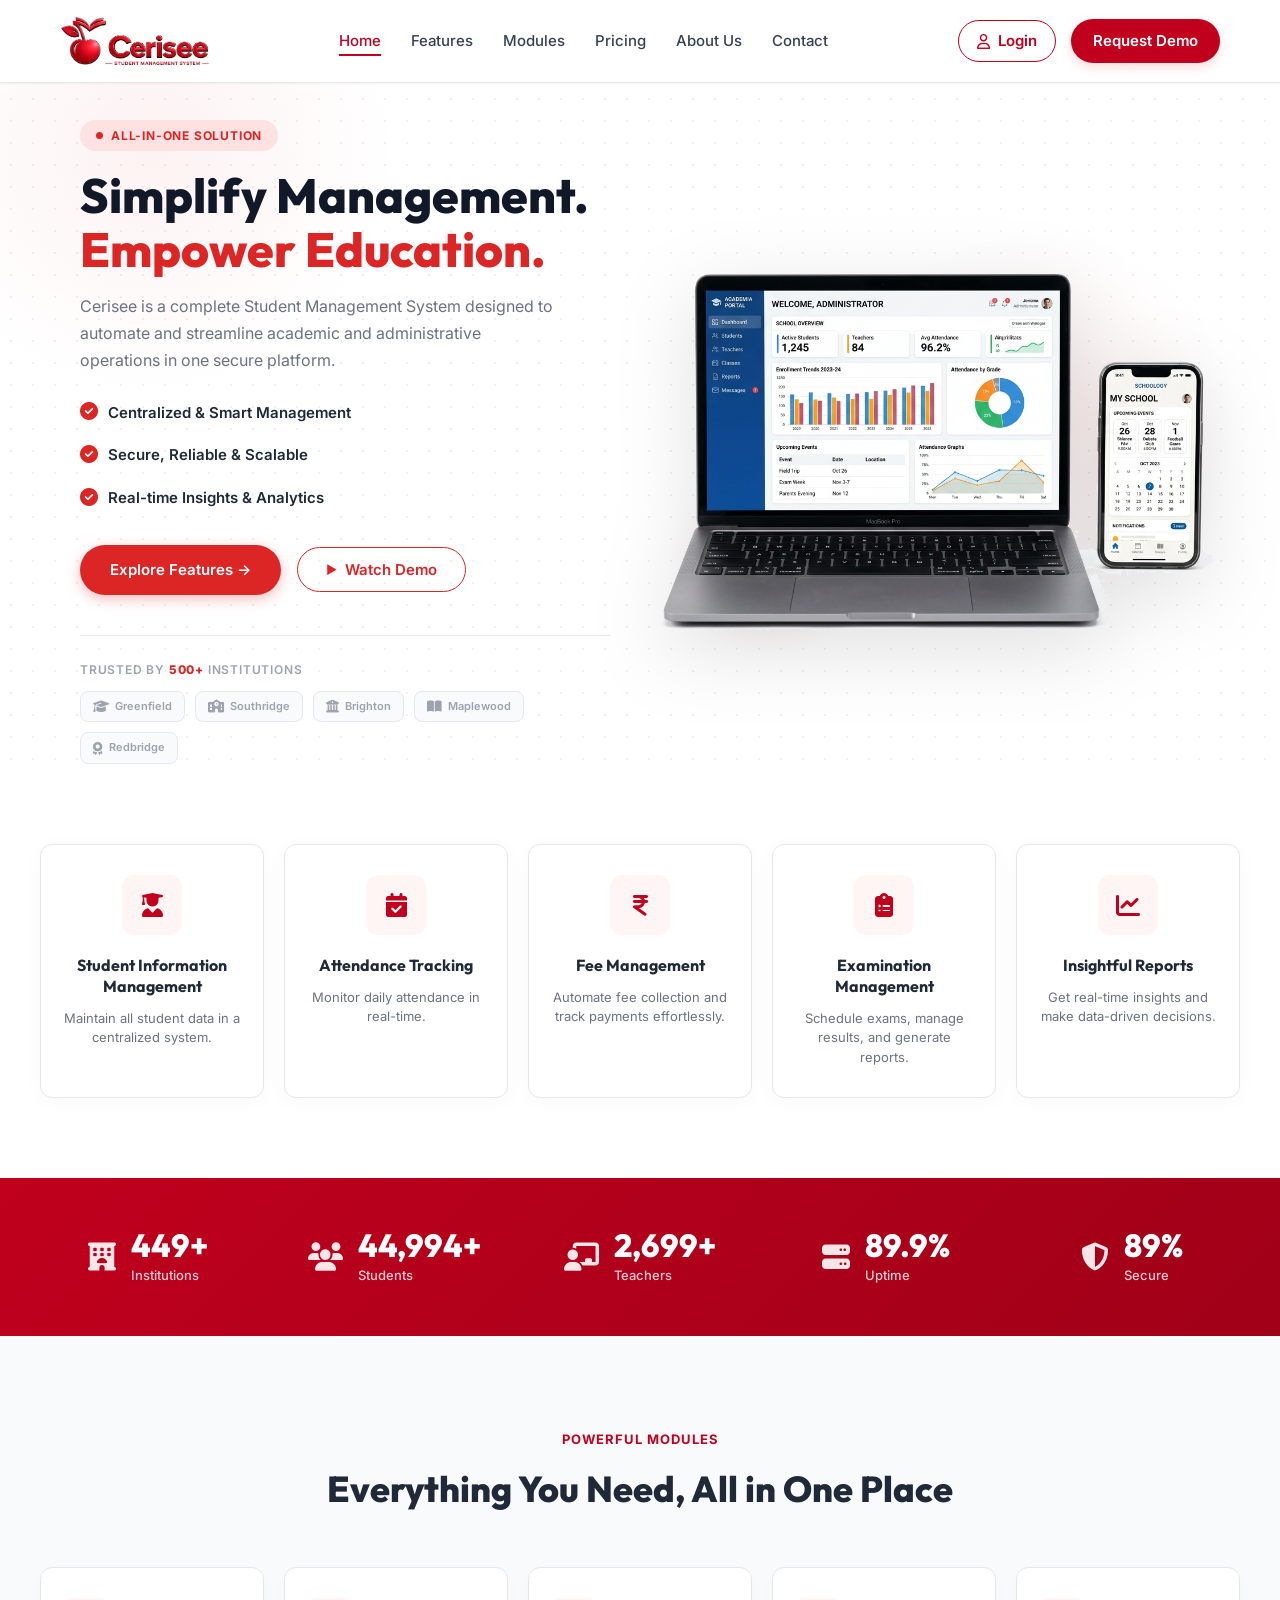
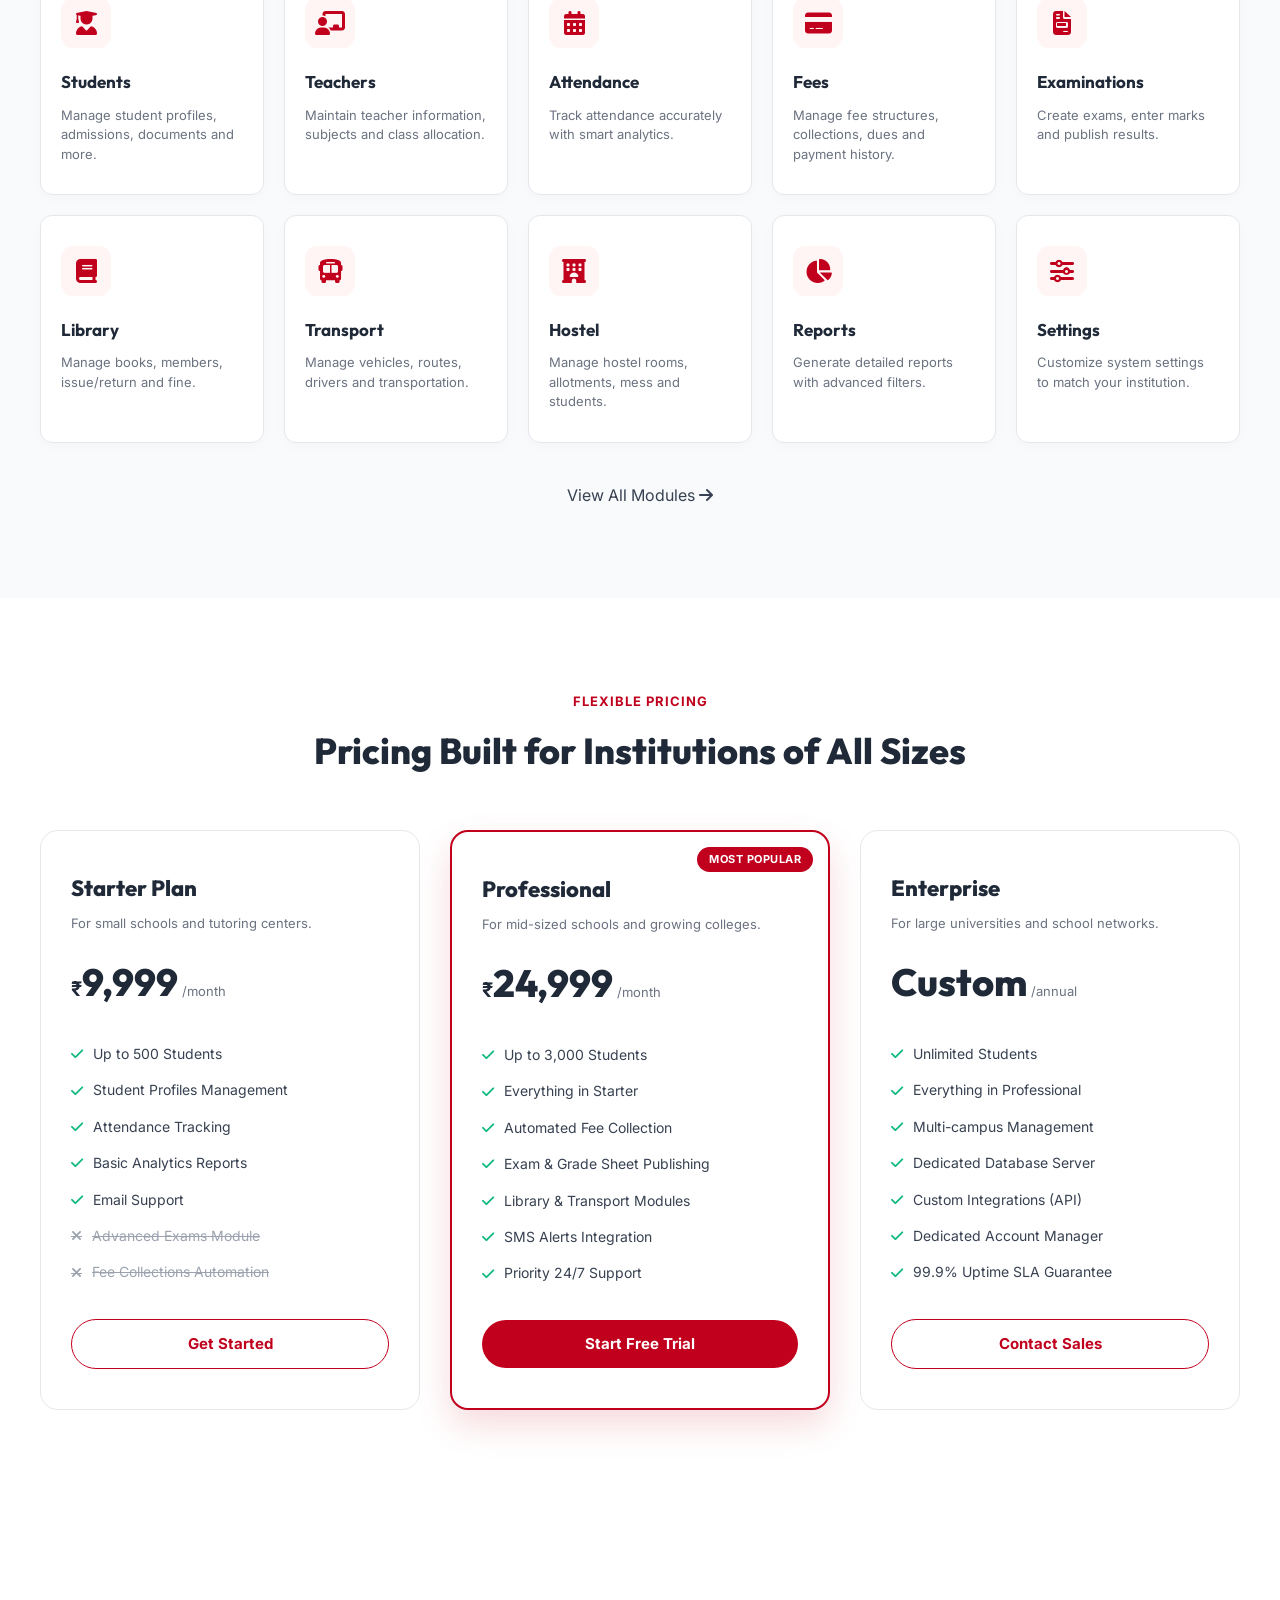
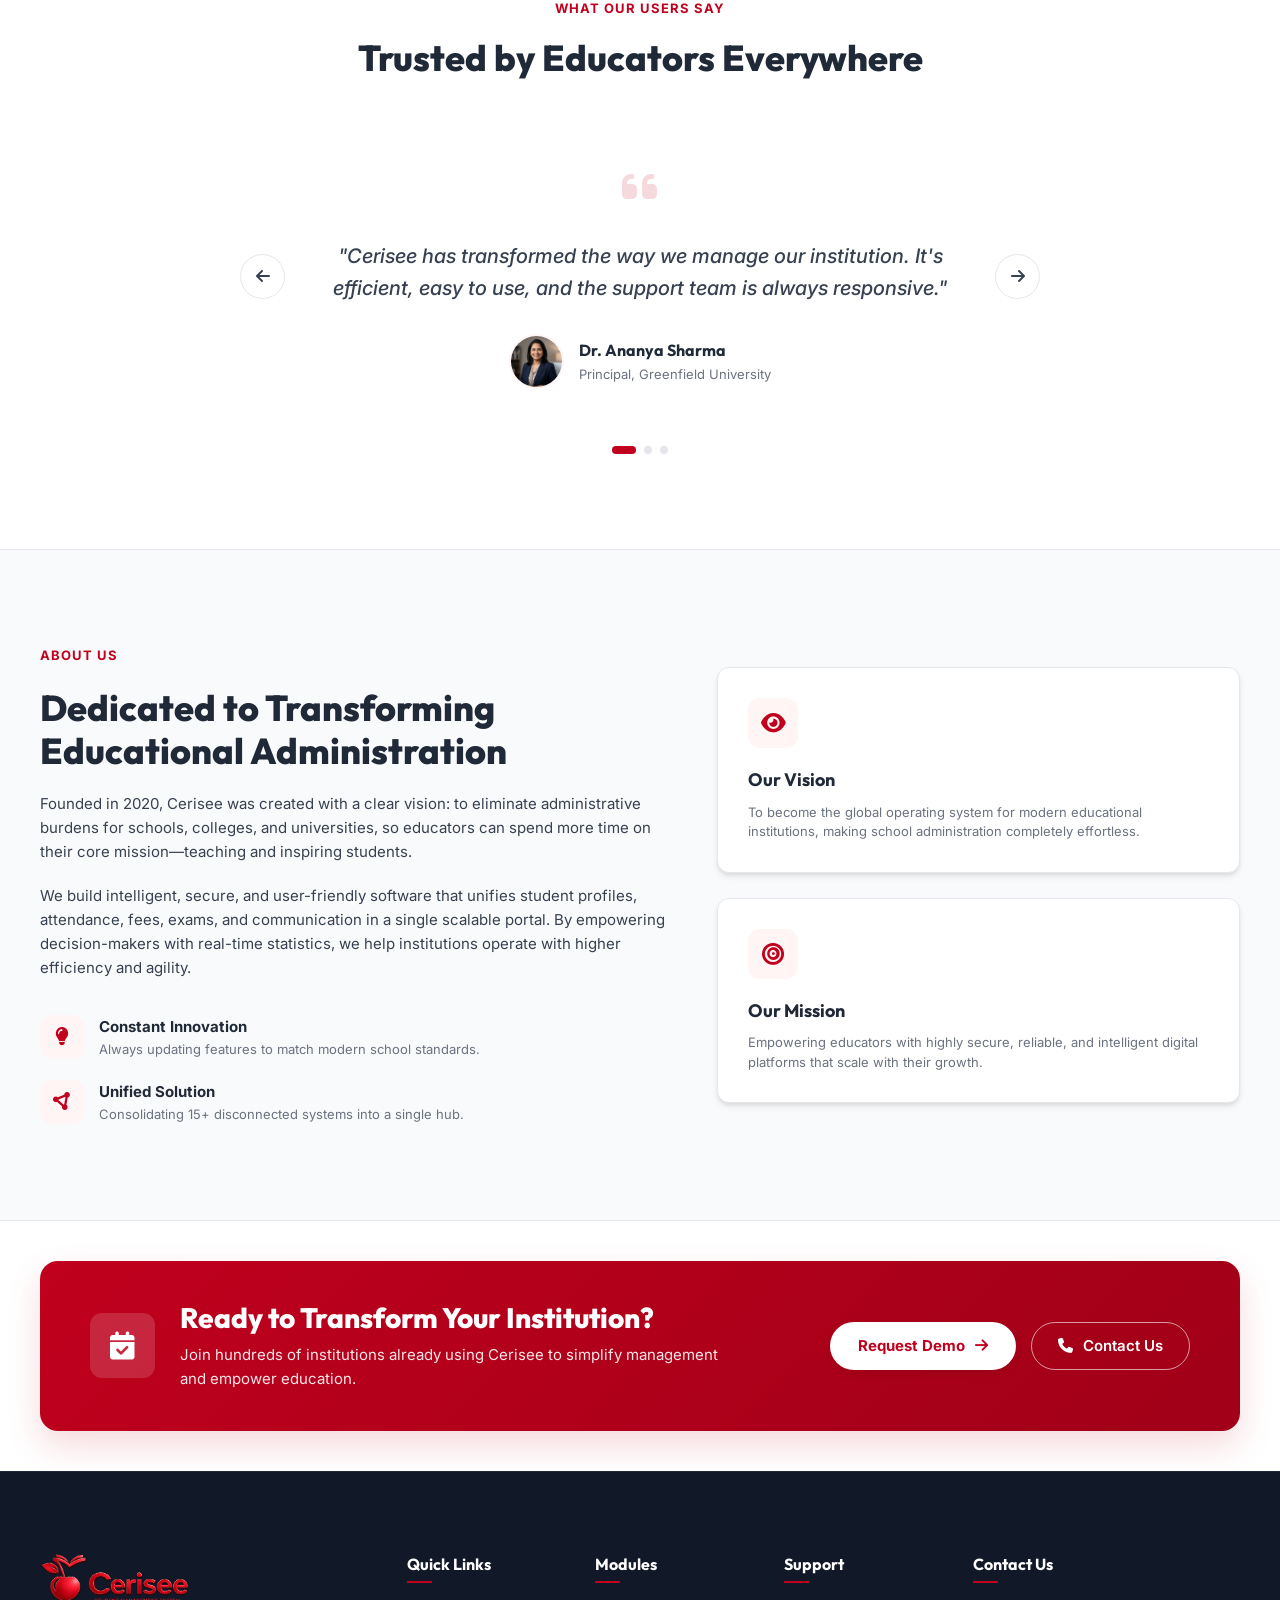
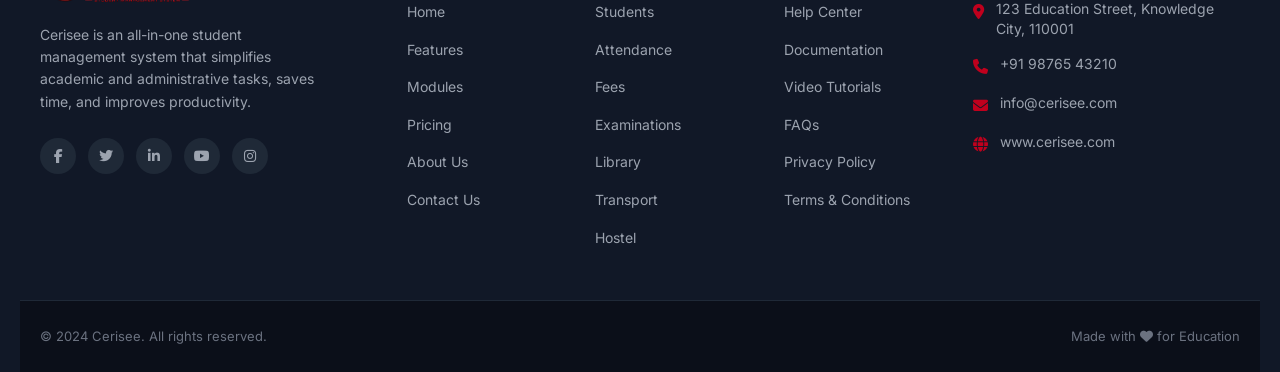
==== commit 39706238: "Refactor: remove redundant inline styles and unify stylesheets" ====
--- a/index.html
+++ b/index.html
@@ -11,7 +11,7 @@
   
   <!-- Custom CSS -->
   <link rel="stylesheet" href="css/variables.css">
-  <link rel="stylesheet" href="css/style.css">
+  <link rel="stylesheet" href="css/style.css?v=1.1">
 </head>
 <body>
 
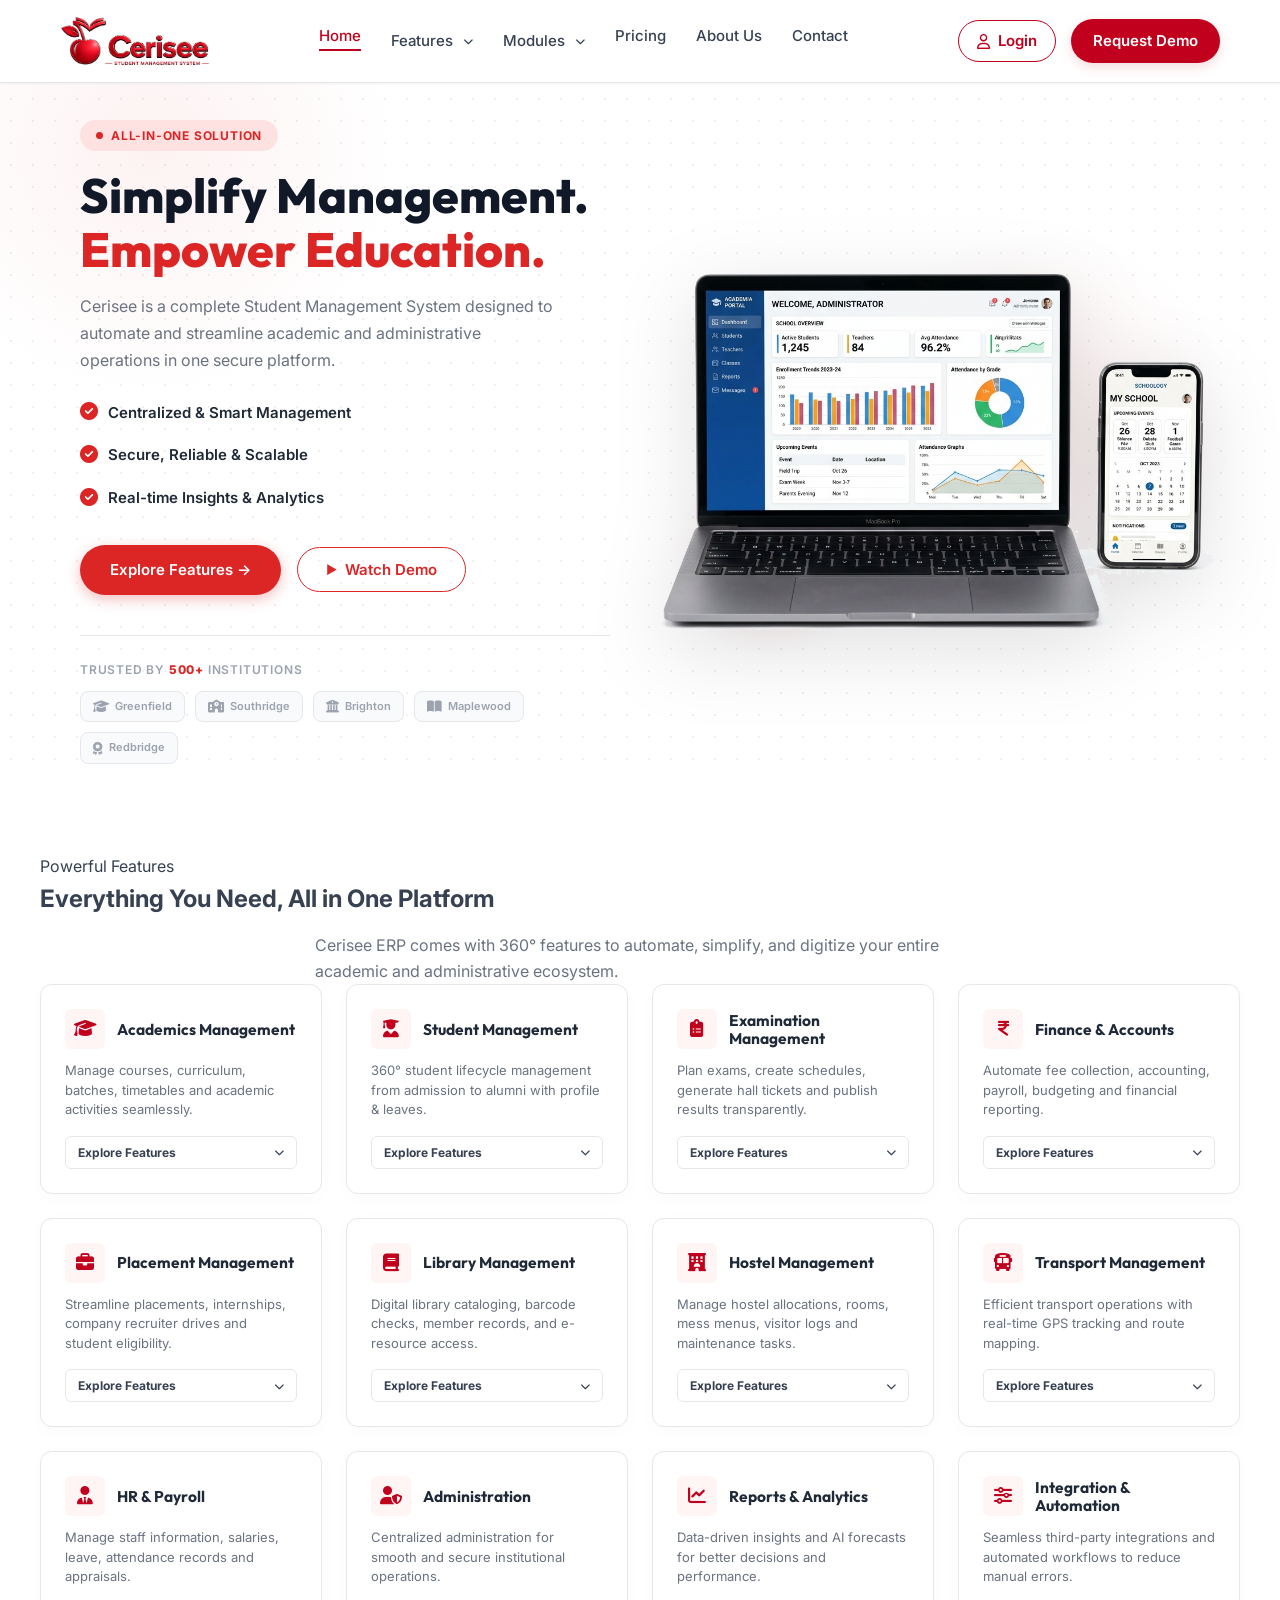
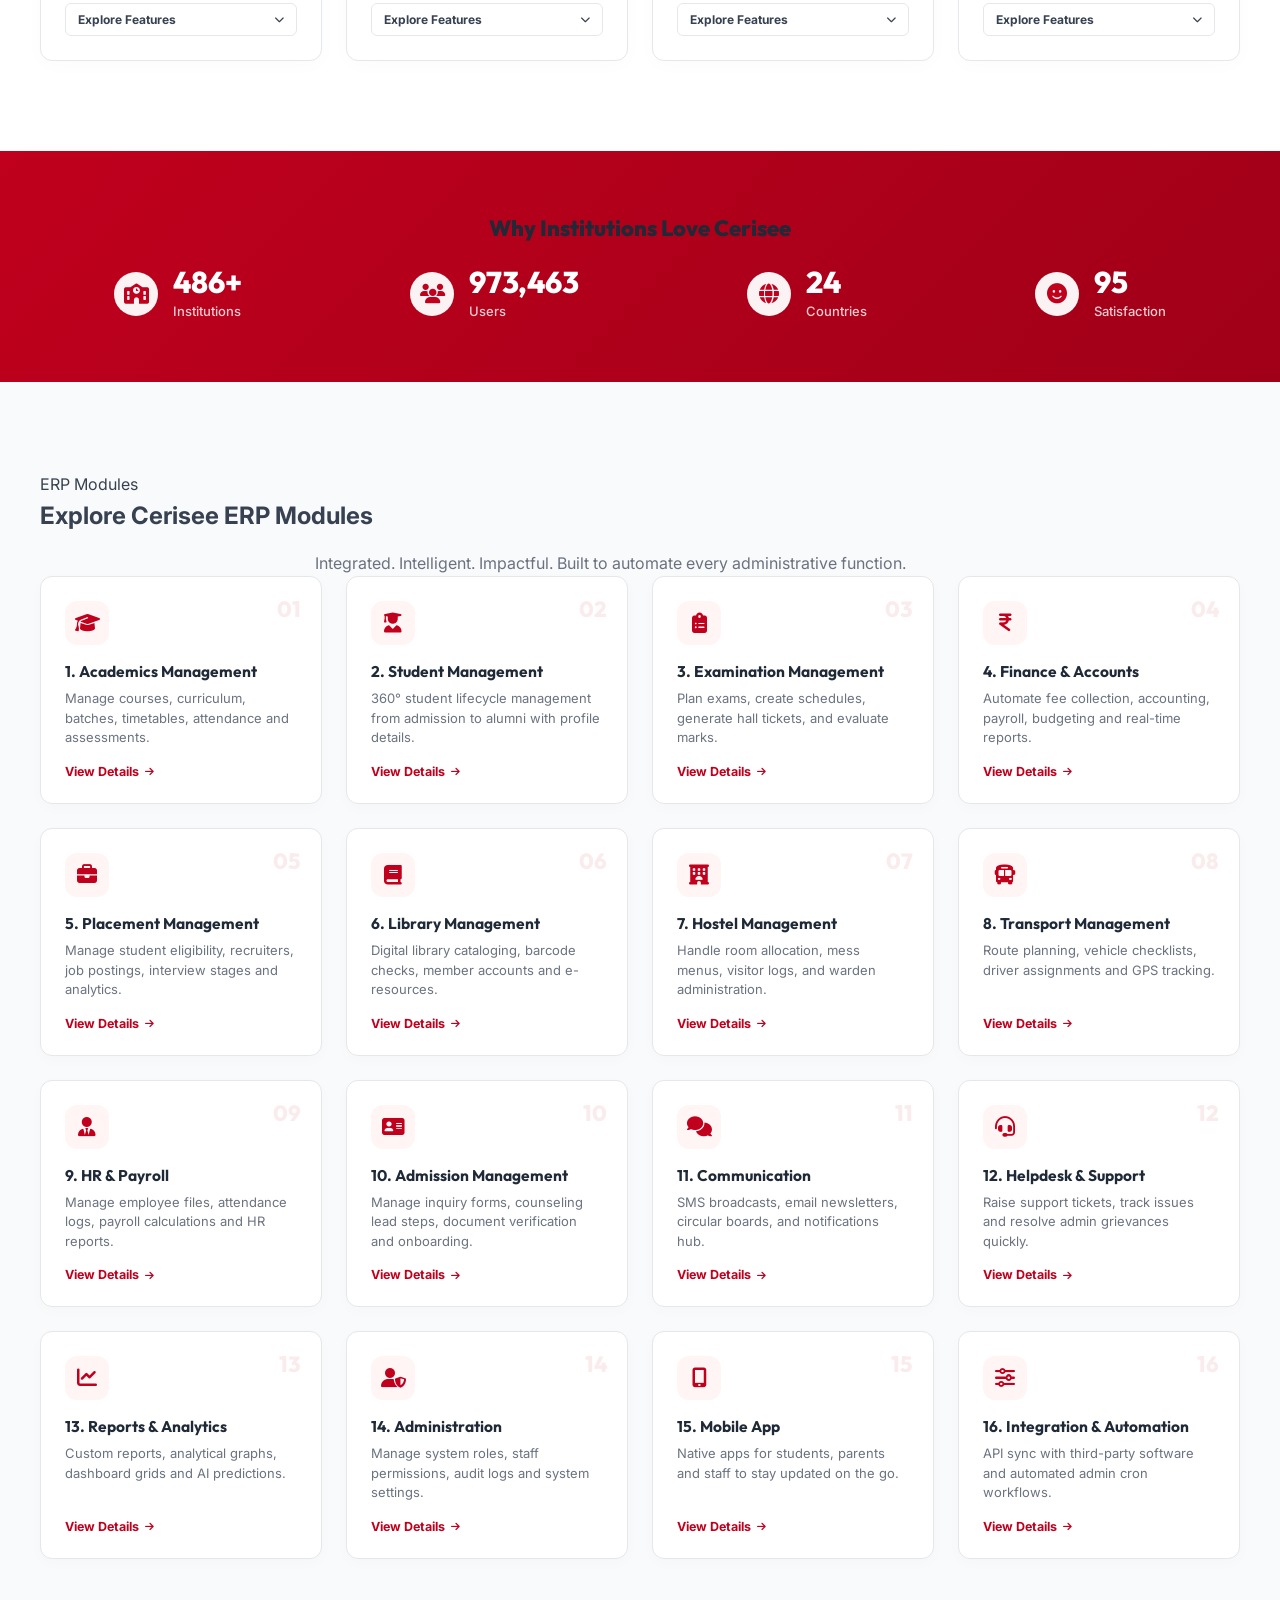
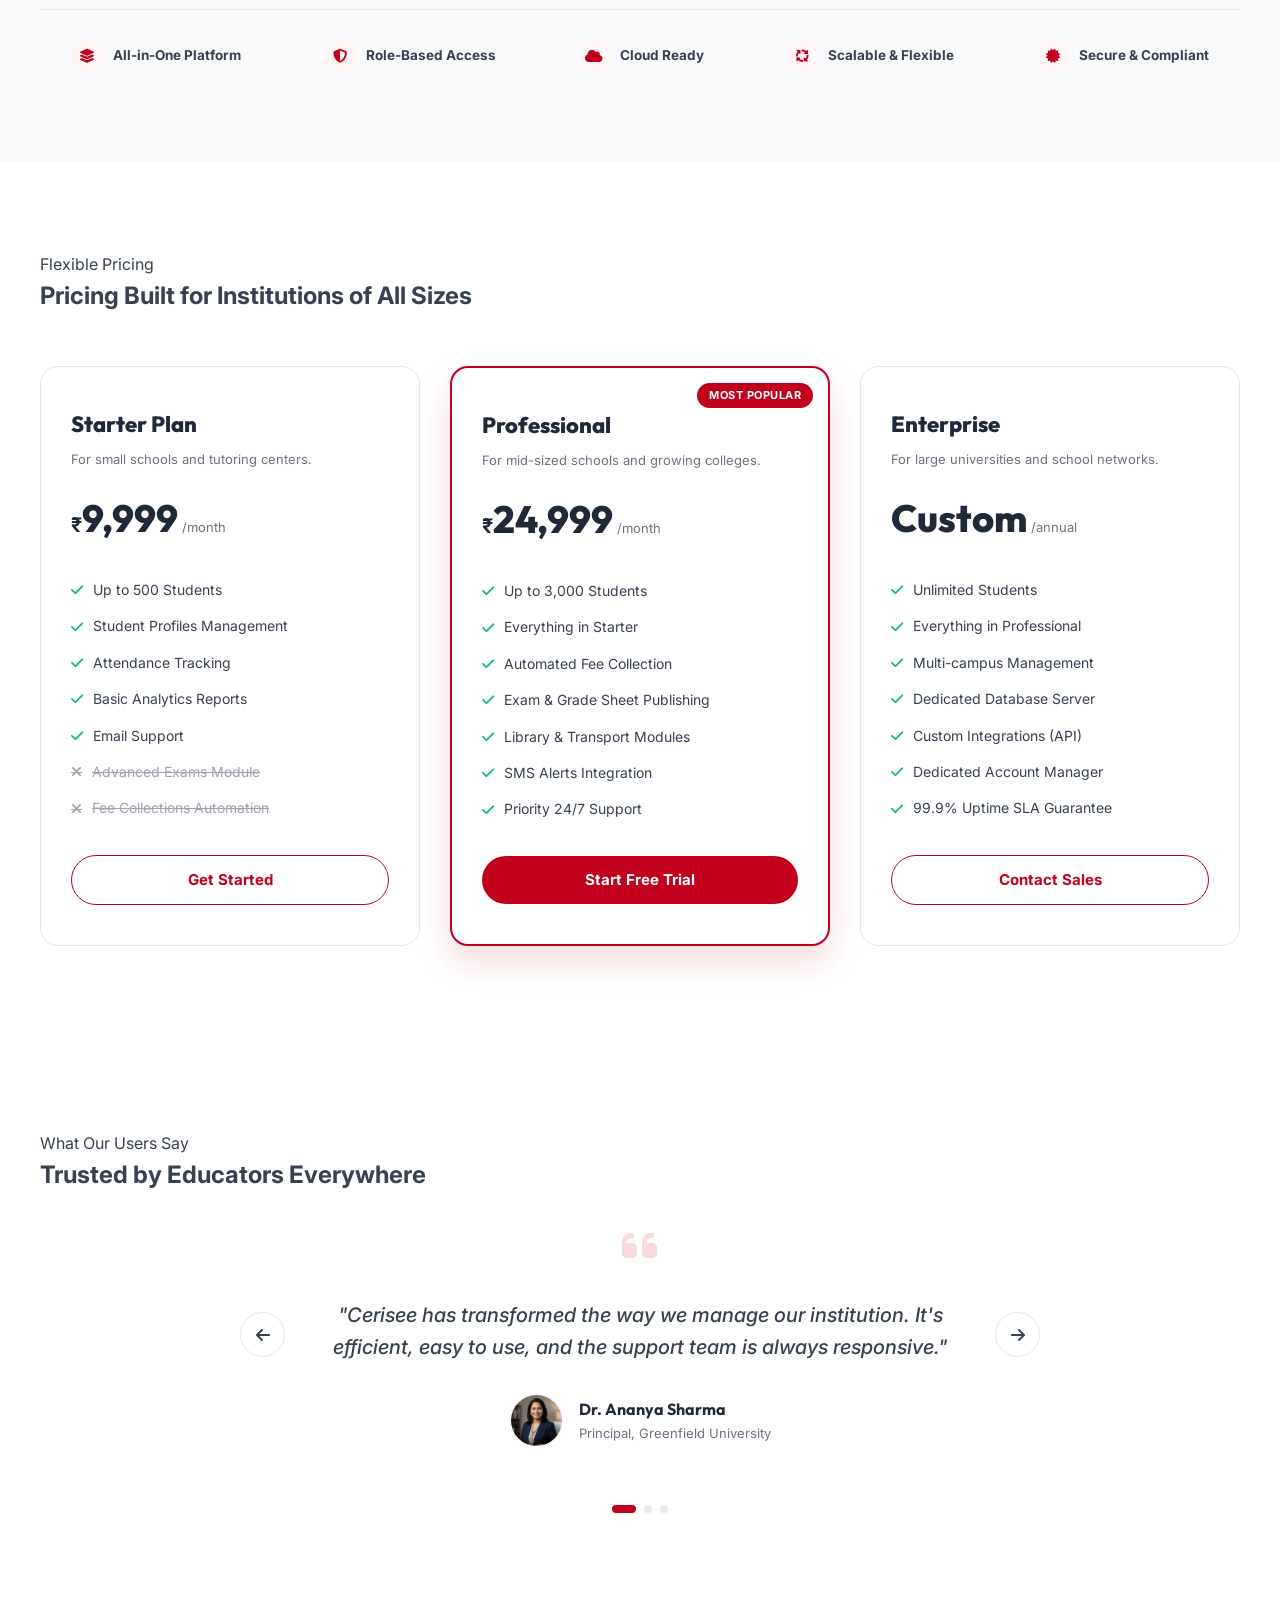
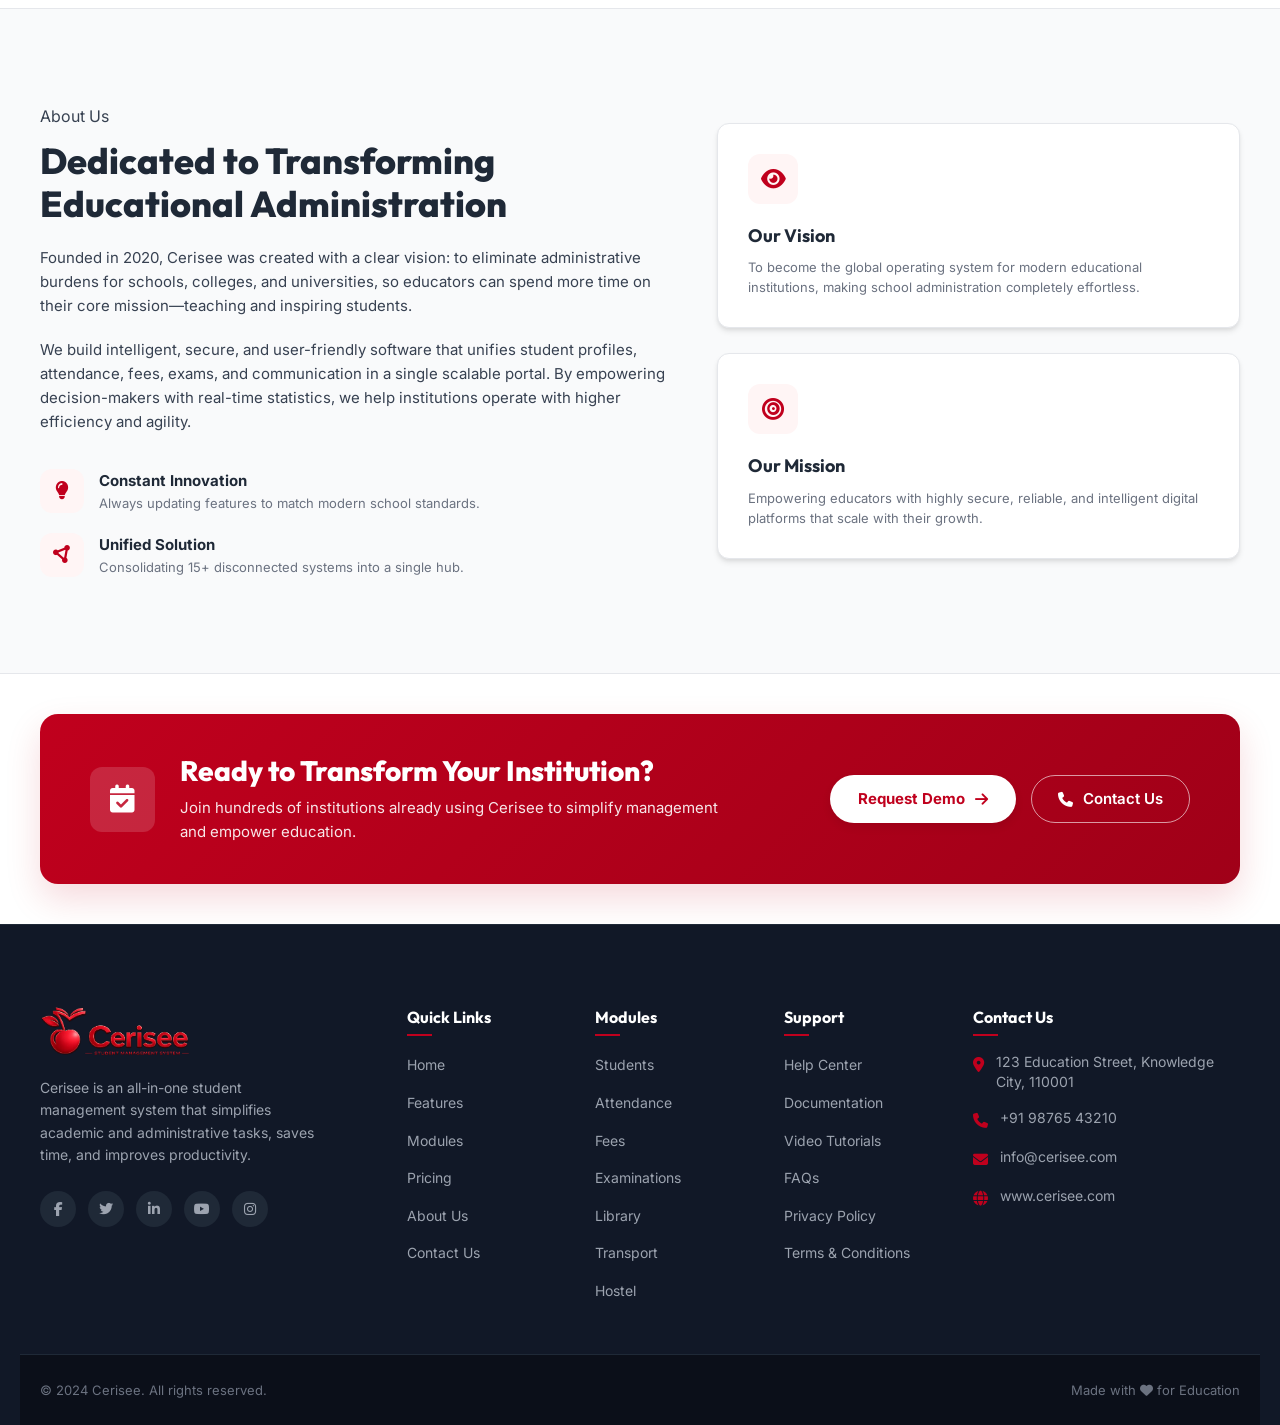
==== commit 1d4b2633: "feat: add 16 dropdown modules, 12 feature suites, navbar dropdown hover grids, and request a demo pa" ====
--- a/index.html
+++ b/index.html
@@ -26,8 +26,44 @@
       <nav class="nav-menu">
         <ul class="nav-list">
           <li><a href="#home" class="nav-link active">Home</a></li>
-          <li><a href="#features" class="nav-link">Features</a></li>
-          <li><a href="#modules" class="nav-link">Modules</a></li>
+          <li class="has-dropdown">
+            <a href="#features" class="nav-link">Features <i class="fa-solid fa-chevron-down" style="font-size:10px; margin-left:4px;"></i></a>
+            <ul class="dropdown-menu">
+              <li><a href="#features" data-feature="academics">Academics Management</a></li>
+              <li><a href="#features" data-feature="student">Student Management</a></li>
+              <li><a href="#features" data-feature="exams">Examination Management</a></li>
+              <li><a href="#features" data-feature="finance">Finance & Accounts</a></li>
+              <li><a href="#features" data-feature="placement">Placement Management</a></li>
+              <li><a href="#features" data-feature="library">Library Management</a></li>
+              <li><a href="#features" data-feature="hostel">Hostel Management</a></li>
+              <li><a href="#features" data-feature="transport">Transport Management</a></li>
+              <li><a href="#features" data-feature="hr">HR & Payroll</a></li>
+              <li><a href="#features" data-feature="admin">Administration</a></li>
+              <li><a href="#features" data-feature="reports">Reports & Analytics</a></li>
+              <li><a href="#features" data-feature="integration">Integration & Automation</a></li>
+            </ul>
+          </li>
+          <li class="has-dropdown">
+            <a href="#modules" class="nav-link">Modules <i class="fa-solid fa-chevron-down" style="font-size:10px; margin-left:4px;"></i></a>
+            <ul class="dropdown-menu">
+              <li><a href="#modules" data-module="academics">Academics Management</a></li>
+              <li><a href="#modules" data-module="student">Student Management</a></li>
+              <li><a href="#modules" data-module="exams">Examination Management</a></li>
+              <li><a href="#modules" data-module="finance">Finance & Accounts</a></li>
+              <li><a href="#modules" data-module="placement">Placement Management</a></li>
+              <li><a href="#modules" data-module="library">Library Management</a></li>
+              <li><a href="#modules" data-module="hostel">Hostel Management</a></li>
+              <li><a href="#modules" data-module="transport">Transport Management</a></li>
+              <li><a href="#modules" data-module="hr">HR & Payroll</a></li>
+              <li><a href="#modules" data-module="admission">Admission Management</a></li>
+              <li><a href="#modules" data-module="communication">Communication</a></li>
+              <li><a href="#modules" data-module="helpdesk">Helpdesk & Support</a></li>
+              <li><a href="#modules" data-module="reports">Reports & Analytics</a></li>
+              <li><a href="#modules" data-module="admin">Administration</a></li>
+              <li><a href="#modules" data-module="mobile">Mobile App</a></li>
+              <li><a href="#modules" data-module="integration">Integration & Automation</a></li>
+            </ul>
+          </li>
           <li><a href="#pricing" class="nav-link">Pricing</a></li>
           <li><a href="#about" class="nav-link">About Us</a></li>
           <li><a href="#contact" class="nav-link">Contact</a></li>
@@ -37,7 +73,7 @@
       <!-- Nav Actions -->
       <div class="nav-actions">
         <a href="login.html" class="btn-login"><i class="fa-regular fa-user"></i> Login</a>
-        <a href="#contact" class="btn-cta">Request Demo</a>
+        <a href="request-demo.html" class="btn-cta">Request Demo</a>
       </div>
 
       <!-- Hamburger Menu for Mobile -->
@@ -115,163 +151,594 @@
       </div>
     </section>
 
-    <!-- Core Features Section -->
+    <!-- Features Section (12 Feature Suites with dropdowns) -->
     <section id="features" class="features-section">
       <div class="features-container">
-        <div class="features-grid">
-          <!-- Card 1 -->
-          <div class="feature-card">
-            <div class="feature-icon"><i class="fa-solid fa-user-graduate"></i></div>
-            <h3 class="feature-card-title">Student Information Management</h3>
-            <p class="feature-card-text">Maintain all student data in a centralized system.</p>
-          </div>
-          <!-- Card 2 -->
-          <div class="feature-card">
-            <div class="feature-icon"><i class="fa-solid fa-calendar-check"></i></div>
-            <h3 class="feature-card-title">Attendance Tracking</h3>
-            <p class="feature-card-text">Monitor daily attendance in real-time.</p>
-          </div>
-          <!-- Card 3 -->
-          <div class="feature-card">
-            <div class="feature-icon"><i class="fa-solid fa-indian-rupee-sign"></i></div>
-            <h3 class="feature-card-title">Fee Management</h3>
-            <p class="feature-card-text">Automate fee collection and track payments effortlessly.</p>
-          </div>
-          <!-- Card 4 -->
-          <div class="feature-card">
-            <div class="feature-icon"><i class="fa-solid fa-clipboard-list"></i></div>
-            <h3 class="feature-card-title">Examination Management</h3>
-            <p class="feature-card-text">Schedule exams, manage results, and generate reports.</p>
-          </div>
-          <!-- Card 5 -->
-          <div class="feature-card">
-            <div class="feature-icon"><i class="fa-solid fa-chart-line"></i></div>
-            <h3 class="feature-card-title">Insightful Reports</h3>
-            <p class="feature-card-text">Get real-time insights and make data-driven decisions.</p>
+        <div class="section-header">
+          <span class="section-badge">Powerful Features</span>
+          <h2 class="section-title">Everything You Need, All in One Platform</h2>
+          <p class="section-subtitle" style="max-width:650px; margin:15px auto 0 auto; color:var(--text-muted); font-size:16px;">
+            Cerisee ERP comes with 360° features to automate, simplify, and digitize your entire academic and administrative ecosystem.
+          </p>
+        </div>
+
+        <div class="features-suite-grid">
+          <!-- Feature 1 -->
+          <div class="feature-suite-card" id="feat-academics">
+            <div class="feature-suite-header">
+              <div class="feature-suite-icon"><i class="fa-solid fa-graduation-cap"></i></div>
+              <h3 class="feature-suite-title">Academics Management</h3>
+            </div>
+            <p class="feature-suite-desc">Manage courses, curriculum, batches, timetables and academic activities seamlessly.</p>
+            <button class="btn-toggle-features">Explore Features <i class="fa-solid fa-chevron-down"></i></button>
+            
+            <div class="features-dropdown-list">
+              <ul>
+                <li><i class="fa-solid fa-circle-check"></i> Course & Curriculum Management</li>
+                <li><i class="fa-solid fa-circle-check"></i> Timetable Management</li>
+                <li><i class="fa-solid fa-circle-check"></i> Attendance Management</li>
+                <li><i class="fa-solid fa-circle-check"></i> Academic Calendar</li>
+                <li><i class="fa-solid fa-circle-check"></i> Internal Assessments</li>
+              </ul>
+            </div>
+          </div>
+
+          <!-- Feature 2 -->
+          <div class="feature-suite-card" id="feat-student">
+            <div class="feature-suite-header">
+              <div class="feature-suite-icon"><i class="fa-solid fa-user-graduate"></i></div>
+              <h3 class="feature-suite-title">Student Management</h3>
+            </div>
+            <p class="feature-suite-desc">360° student lifecycle management from admission to alumni with profile & leaves.</p>
+            <button class="btn-toggle-features">Explore Features <i class="fa-solid fa-chevron-down"></i></button>
+            
+            <div class="features-dropdown-list">
+              <ul>
+                <li><i class="fa-solid fa-circle-check"></i> Admission & Onboarding</li>
+                <li><i class="fa-solid fa-circle-check"></i> Student Profile Management</li>
+                <li><i class="fa-solid fa-circle-check"></i> Attendance & Leaves</li>
+                <li><i class="fa-solid fa-circle-check"></i> Mentoring & Counseling</li>
+                <li><i class="fa-solid fa-circle-check"></i> Alumni Management</li>
+              </ul>
+            </div>
+          </div>
+
+          <!-- Feature 3 -->
+          <div class="feature-suite-card" id="feat-exams">
+            <div class="feature-suite-header">
+              <div class="feature-suite-icon"><i class="fa-solid fa-clipboard-list"></i></div>
+              <h3 class="feature-suite-title">Examination Management</h3>
+            </div>
+            <p class="feature-suite-desc">Plan exams, create schedules, generate hall tickets and publish results transparently.</p>
+            <button class="btn-toggle-features">Explore Features <i class="fa-solid fa-chevron-down"></i></button>
+            
+            <div class="features-dropdown-list">
+              <ul>
+                <li><i class="fa-solid fa-circle-check"></i> Exam Scheduling</li>
+                <li><i class="fa-solid fa-circle-check"></i> Hall Tickets & Seating</li>
+                <li><i class="fa-solid fa-circle-check"></i> Online & Offline Exams</li>
+                <li><i class="fa-solid fa-circle-check"></i> Evaluation & Grading</li>
+                <li><i class="fa-solid fa-circle-check"></i> Results & Revaluation</li>
+              </ul>
+            </div>
+          </div>
+
+          <!-- Feature 4 -->
+          <div class="feature-suite-card" id="feat-finance">
+            <div class="feature-suite-header">
+              <div class="feature-suite-icon"><i class="fa-solid fa-indian-rupee-sign"></i></div>
+              <h3 class="feature-suite-title">Finance & Accounts</h3>
+            </div>
+            <p class="feature-suite-desc">Automate fee collection, accounting, payroll, budgeting and financial reporting.</p>
+            <button class="btn-toggle-features">Explore Features <i class="fa-solid fa-chevron-down"></i></button>
+            
+            <div class="features-dropdown-list">
+              <ul>
+                <li><i class="fa-solid fa-circle-check"></i> Fee Management</li>
+                <li><i class="fa-solid fa-circle-check"></i> Accounting & Ledgers</li>
+                <li><i class="fa-solid fa-circle-check"></i> Payroll Management</li>
+                <li><i class="fa-solid fa-circle-check"></i> Budgeting & Forecasting</li>
+                <li><i class="fa-solid fa-circle-check"></i> Financial Reports</li>
+              </ul>
+            </div>
+          </div>
+
+          <!-- Feature 5 -->
+          <div class="feature-suite-card" id="feat-placement">
+            <div class="feature-suite-header">
+              <div class="feature-suite-icon"><i class="fa-solid fa-briefcase"></i></div>
+              <h3 class="feature-suite-title">Placement Management</h3>
+            </div>
+            <p class="feature-suite-desc">Streamline placements, internships, company recruiter drives and student eligibility.</p>
+            <button class="btn-toggle-features">Explore Features <i class="fa-solid fa-chevron-down"></i></button>
+            
+            <div class="features-dropdown-list">
+              <ul>
+                <li><i class="fa-solid fa-circle-check"></i> Student Eligibility Check</li>
+                <li><i class="fa-solid fa-circle-check"></i> Company Management</li>
+                <li><i class="fa-solid fa-circle-check"></i> Job Drives & Offers</li>
+                <li><i class="fa-solid fa-circle-check"></i> Internship Tracking</li>
+                <li><i class="fa-solid fa-circle-check"></i> Placement Analytics</li>
+              </ul>
+            </div>
+          </div>
+
+          <!-- Feature 6 -->
+          <div class="feature-suite-card" id="feat-library">
+            <div class="feature-suite-header">
+              <div class="feature-suite-icon"><i class="fa-solid fa-book"></i></div>
+              <h3 class="feature-suite-title">Library Management</h3>
+            </div>
+            <p class="feature-suite-desc">Digital library cataloging, barcode checks, member records, and e-resource access.</p>
+            <button class="btn-toggle-features">Explore Features <i class="fa-solid fa-chevron-down"></i></button>
+            
+            <div class="features-dropdown-list">
+              <ul>
+                <li><i class="fa-solid fa-circle-check"></i> Book & Journal Management</li>
+                <li><i class="fa-solid fa-circle-check"></i> Issue & Return Tracking</li>
+                <li><i class="fa-solid fa-circle-check"></i> E-Library Access</li>
+                <li><i class="fa-solid fa-circle-check"></i> Fine Management</li>
+                <li><i class="fa-solid fa-circle-check"></i> Library Analytics</li>
+              </ul>
+            </div>
+          </div>
+
+          <!-- Feature 7 -->
+          <div class="feature-suite-card" id="feat-hostel">
+            <div class="feature-suite-header">
+              <div class="feature-suite-icon"><i class="fa-solid fa-hotel"></i></div>
+              <h3 class="feature-suite-title">Hostel Management</h3>
+            </div>
+            <p class="feature-suite-desc">Manage hostel allocations, rooms, mess menus, visitor logs and maintenance tasks.</p>
+            <button class="btn-toggle-features">Explore Features <i class="fa-solid fa-chevron-down"></i></button>
+            
+            <div class="features-dropdown-list">
+              <ul>
+                <li><i class="fa-solid fa-circle-check"></i> Room Allocation</li>
+                <li><i class="fa-solid fa-circle-check"></i> Mess Management</li>
+                <li><i class="fa-solid fa-circle-check"></i> Visitor Management</li>
+                <li><i class="fa-solid fa-circle-check"></i> Hostel Fee Management</li>
+                <li><i class="fa-solid fa-circle-check"></i> Maintenance Requests</li>
+              </ul>
+            </div>
+          </div>
+
+          <!-- Feature 8 -->
+          <div class="feature-suite-card" id="feat-transport">
+            <div class="feature-suite-header">
+              <div class="feature-suite-icon"><i class="fa-solid fa-bus"></i></div>
+              <h3 class="feature-suite-title">Transport Management</h3>
+            </div>
+            <p class="feature-suite-desc">Efficient transport operations with real-time GPS tracking and route mapping.</p>
+            <button class="btn-toggle-features">Explore Features <i class="fa-solid fa-chevron-down"></i></button>
+            
+            <div class="features-dropdown-list">
+              <ul>
+                <li><i class="fa-solid fa-circle-check"></i> Route & Vehicle Management</li>
+                <li><i class="fa-solid fa-circle-check"></i> GPS Live Tracking</li>
+                <li><i class="fa-solid fa-circle-check"></i> Transport Fee Management</li>
+                <li><i class="fa-solid fa-circle-check"></i> Driver Management</li>
+                <li><i class="fa-solid fa-circle-check"></i> Transport Reports</li>
+              </ul>
+            </div>
+          </div>
+
+          <!-- Feature 9 -->
+          <div class="feature-suite-card" id="feat-hr">
+            <div class="feature-suite-header">
+              <div class="feature-suite-icon"><i class="fa-solid fa-user-tie"></i></div>
+              <h3 class="feature-suite-title">HR & Payroll</h3>
+            </div>
+            <p class="feature-suite-desc">Manage staff information, salaries, leave, attendance records and appraisals.</p>
+            <button class="btn-toggle-features">Explore Features <i class="fa-solid fa-chevron-down"></i></button>
+            
+            <div class="features-dropdown-list">
+              <ul>
+                <li><i class="fa-solid fa-circle-check"></i> Employee Management</li>
+                <li><i class="fa-solid fa-circle-check"></i> Leave & Attendance</li>
+                <li><i class="fa-solid fa-circle-check"></i> Payroll & Salary Slips</li>
+                <li><i class="fa-solid fa-circle-check"></i> Performance Appraisal</li>
+                <li><i class="fa-solid fa-circle-check"></i> HR Reports</li>
+              </ul>
+            </div>
+          </div>
+
+          <!-- Feature 10 -->
+          <div class="feature-suite-card" id="feat-admin">
+            <div class="feature-suite-header">
+              <div class="feature-suite-icon"><i class="fa-solid fa-user-shield"></i></div>
+              <h3 class="feature-suite-title">Administration</h3>
+            </div>
+            <p class="feature-suite-desc">Centralized administration for smooth and secure institutional operations.</p>
+            <button class="btn-toggle-features">Explore Features <i class="fa-solid fa-chevron-down"></i></button>
+            
+            <div class="features-dropdown-list">
+              <ul>
+                <li><i class="fa-solid fa-circle-check"></i> Role & Access Control</li>
+                <li><i class="fa-solid fa-circle-check"></i> Workflow Automation</li>
+                <li><i class="fa-solid fa-circle-check"></i> Document Management</li>
+                <li><i class="fa-solid fa-circle-check"></i> Communication Center</li>
+                <li><i class="fa-solid fa-circle-check"></i> Audit Logs</li>
+              </ul>
+            </div>
+          </div>
+
+          <!-- Feature 11 -->
+          <div class="feature-suite-card" id="feat-reports">
+            <div class="feature-suite-header">
+              <div class="feature-suite-icon"><i class="fa-solid fa-chart-line"></i></div>
+              <h3 class="feature-suite-title">Reports & Analytics</h3>
+            </div>
+            <p class="feature-suite-desc">Data-driven insights and AI forecasts for better decisions and performance.</p>
+            <button class="btn-toggle-features">Explore Features <i class="fa-solid fa-chevron-down"></i></button>
+            
+            <div class="features-dropdown-list">
+              <ul>
+                <li><i class="fa-solid fa-circle-check"></i> Custom Reports Exporter</li>
+                <li><i class="fa-solid fa-circle-check"></i> Dashboard Analytics</li>
+                <li><i class="fa-solid fa-circle-check"></i> Data Visualization</li>
+                <li><i class="fa-solid fa-circle-check"></i> Export & Data Sharing</li>
+                <li><i class="fa-solid fa-circle-check"></i> Predictive Analytics (AI)</li>
+              </ul>
+            </div>
+          </div>
+
+          <!-- Feature 12 -->
+          <div class="feature-suite-card" id="feat-integration">
+            <div class="feature-suite-header">
+              <div class="feature-suite-icon"><i class="fa-solid fa-sliders"></i></div>
+              <h3 class="feature-suite-title">Integration & Automation</h3>
+            </div>
+            <p class="feature-suite-desc">Seamless third-party integrations and automated workflows to reduce manual errors.</p>
+            <button class="btn-toggle-features">Explore Features <i class="fa-solid fa-chevron-down"></i></button>
+            
+            <div class="features-dropdown-list">
+              <ul>
+                <li><i class="fa-solid fa-circle-check"></i> API & Webhooks Integrations</li>
+                <li><i class="fa-solid fa-circle-check"></i> Third-party Software Sync</li>
+                <li><i class="fa-solid fa-circle-check"></i> Automated Admin Workflows</li>
+                <li><i class="fa-solid fa-circle-check"></i> Email & SMS Automation</li>
+                <li><i class="fa-solid fa-circle-check"></i> AI-Powered Automation</li>
+              </ul>
+            </div>
           </div>
         </div>
       </div>
     </section>
 
-    <!-- Statistics Banner -->
+    <!-- Why Institutions Love Cerisee (Features Stats Row) -->
     <section class="stats-section">
       <div class="stats-container">
-        <!-- Stat Item 1 -->
-        <div class="stat-item">
-          <div class="stat-icon"><i class="fa-solid fa-hotel"></i></div>
-          <div class="stat-info">
-            <div class="stat-number" data-target="500">0</div>
-            <div class="stat-label">Institutions</div>
-          </div>
-        </div>
-        <!-- Stat Item 2 -->
-        <div class="stat-item">
-          <div class="stat-icon"><i class="fa-solid fa-users"></i></div>
-          <div class="stat-info">
-            <div class="stat-number" data-target="50000">0</div>
-            <div class="stat-label">Students</div>
-          </div>
-        </div>
-        <!-- Stat Item 3 -->
-        <div class="stat-item">
-          <div class="stat-icon"><i class="fa-solid fa-chalkboard-user"></i></div>
-          <div class="stat-info">
-            <div class="stat-number" data-target="3000">0</div>
-            <div class="stat-label">Teachers</div>
-          </div>
-        </div>
-        <!-- Stat Item 4 -->
-        <div class="stat-item">
-          <div class="stat-icon"><i class="fa-solid fa-server"></i></div>
-          <div class="stat-info">
-            <div class="stat-number" data-target="99.9" data-decimals="1">0</div>
-            <div class="stat-label">Uptime</div>
-          </div>
-        </div>
-        <!-- Stat Item 5 -->
-        <div class="stat-item">
-          <div class="stat-icon"><i class="fa-solid fa-shield-halved"></i></div>
-          <div class="stat-info">
-            <div class="stat-number" data-target="100">0</div>
-            <div class="stat-label">Secure</div>
+        <h3 class="stats-banner-title" style="width:100%; text-align:center; margin-bottom:20px; font-family:var(--font-headings); font-size:22px; font-weight:800; color:var(--dark-text);">Why Institutions Love Cerisee</h3>
+        <div class="stats-row" style="display:flex; justify-content:space-around; width:100%; flex-wrap:wrap; gap:20px;">
+          <!-- Stat 1 -->
+          <div class="stat-item">
+            <div class="stat-icon"><i class="fa-solid fa-school"></i></div>
+            <div class="stat-info">
+              <div class="stat-number" data-target="500">0</div>
+              <div class="stat-label">Institutions</div>
+            </div>
+          </div>
+          <!-- Stat 2 -->
+          <div class="stat-item">
+            <div class="stat-icon"><i class="fa-solid fa-users"></i></div>
+            <div class="stat-info">
+              <div class="stat-number" data-target="1000000">0</div>
+              <div class="stat-label">Users</div>
+            </div>
+          </div>
+          <!-- Stat 3 -->
+          <div class="stat-item">
+            <div class="stat-icon"><i class="fa-solid fa-globe"></i></div>
+            <div class="stat-info">
+              <div class="stat-number" data-target="25">0</div>
+              <div class="stat-label">Countries</div>
+            </div>
+          </div>
+          <!-- Stat 4 -->
+          <div class="stat-item">
+            <div class="stat-icon"><i class="fa-solid fa-smile"></i></div>
+            <div class="stat-info">
+              <div class="stat-number" data-target="98" data-decimals="0">0</div>
+              <div class="stat-label">Satisfaction</div>
+            </div>
           </div>
         </div>
       </div>
     </section>
 
-    <!-- Powerful Modules Section -->
+    <!-- Explore Cerisee ERP Modules (16 Modules Section with dropdowns) -->
     <section id="modules" class="modules-section">
       <div class="modules-container">
         <div class="section-header">
-          <span class="section-badge">Powerful Modules</span>
-          <h2 class="section-title">Everything You Need, All in One Place</h2>
-        </div>
-
-        <div class="modules-grid">
+          <span class="section-badge">ERP Modules</span>
+          <h2 class="section-title">Explore Cerisee ERP Modules</h2>
+          <p class="section-subtitle" style="max-width:650px; margin:15px auto 0 auto; color:var(--text-muted); font-size:16px;">
+            Integrated. Intelligent. Impactful. Built to automate every administrative function.
+          </p>
+        </div>
+
+        <div class="modules-suite-grid">
           <!-- Module 1 -->
-          <div class="module-card">
-            <div class="module-icon"><i class="fa-solid fa-user-graduate"></i></div>
-            <h3 class="module-title">Students</h3>
-            <p class="module-text">Manage student profiles, admissions, documents and more.</p>
-          </div>
+          <div class="module-card-v2" id="mod-academics">
+            <div class="module-card-num">01</div>
+            <div class="module-card-icon"><i class="fa-solid fa-graduation-cap"></i></div>
+            <h3 class="module-card-title">1. Academics Management</h3>
+            <p class="module-card-desc">Manage courses, curriculum, batches, timetables, attendance and assessments.</p>
+            <button class="btn-module-details">View Details <i class="fa-solid fa-arrow-right"></i></button>
+            <div class="module-accordion-content">
+              <ul>
+                <li>Course & Batch Setup</li>
+                <li>Timetable Generation</li>
+                <li>Academic Calendar</li>
+                <li>Faculty Allocations</li>
+              </ul>
+            </div>
+          </div>
+
           <!-- Module 2 -->
-          <div class="module-card">
-            <div class="module-icon"><i class="fa-solid fa-chalkboard-user"></i></div>
-            <h3 class="module-title">Teachers</h3>
-            <p class="module-text">Maintain teacher information, subjects and class allocation.</p>
-          </div>
+          <div class="module-card-v2" id="mod-student">
+            <div class="module-card-num">02</div>
+            <div class="module-card-icon"><i class="fa-solid fa-user-graduate"></i></div>
+            <h3 class="module-card-title">2. Student Management</h3>
+            <p class="module-card-desc">360° student lifecycle management from admission to alumni with profile details.</p>
+            <button class="btn-module-details">View Details <i class="fa-solid fa-arrow-right"></i></button>
+            <div class="module-accordion-content">
+              <ul>
+                <li>Student Profile Repository</li>
+                <li>Leaves & Attendance Logs</li>
+                <li>Documents Locker</li>
+                <li>Alumni Directories</li>
+              </ul>
+            </div>
+          </div>
+
           <!-- Module 3 -->
-          <div class="module-card">
-            <div class="module-icon"><i class="fa-solid fa-calendar-days"></i></div>
-            <h3 class="module-title">Attendance</h3>
-            <p class="module-text">Track attendance accurately with smart analytics.</p>
-          </div>
+          <div class="module-card-v2" id="mod-exams">
+            <div class="module-card-num">03</div>
+            <div class="module-card-icon"><i class="fa-solid fa-clipboard-list"></i></div>
+            <h3 class="module-card-title">3. Examination Management</h3>
+            <p class="module-card-desc">Plan exams, create schedules, generate hall tickets, and evaluate marks.</p>
+            <button class="btn-module-details">View Details <i class="fa-solid fa-arrow-right"></i></button>
+            <div class="module-accordion-content">
+              <ul>
+                <li>Exam Schedule Setup</li>
+                <li>Hall Tickets Generator</li>
+                <li>Marks Entry Dashboard</li>
+                <li>Report Cards Publisher</li>
+              </ul>
+            </div>
+          </div>
+
           <!-- Module 4 -->
-          <div class="module-card">
-            <div class="module-icon"><i class="fa-solid fa-credit-card"></i></div>
-            <h3 class="module-title">Fees</h3>
-            <p class="module-text">Manage fee structures, collections, dues and payment history.</p>
-          </div>
+          <div class="module-card-v2" id="mod-finance">
+            <div class="module-card-num">04</div>
+            <div class="module-card-icon"><i class="fa-solid fa-indian-rupee-sign"></i></div>
+            <h3 class="module-card-title">4. Finance & Accounts</h3>
+            <p class="module-card-desc">Automate fee collection, accounting, payroll, budgeting and real-time reports.</p>
+            <button class="btn-module-details">View Details <i class="fa-solid fa-arrow-right"></i></button>
+            <div class="module-accordion-content">
+              <ul>
+                <li>Fee Structure & Collection</li>
+                <li>Online Payment Gateways</li>
+                <li>Payroll & Sal-Slips</li>
+                <li>Ledgers & Expense Logs</li>
+              </ul>
+            </div>
+          </div>
+
           <!-- Module 5 -->
-          <div class="module-card">
-            <div class="module-icon"><i class="fa-solid fa-file-invoice"></i></div>
-            <h3 class="module-title">Examinations</h3>
-            <p class="module-text">Create exams, enter marks and publish results.</p>
-          </div>
+          <div class="module-card-v2" id="mod-placement">
+            <div class="module-card-num">05</div>
+            <div class="module-card-icon"><i class="fa-solid fa-briefcase"></i></div>
+            <h3 class="module-card-title">5. Placement Management</h3>
+            <p class="module-card-desc">Manage student eligibility, recruiters, job postings, interview stages and analytics.</p>
+            <button class="btn-module-details">View Details <i class="fa-solid fa-arrow-right"></i></button>
+            <div class="module-accordion-content">
+              <ul>
+                <li>Student Profile Exporter</li>
+                <li>Company Relations Panel</li>
+                <li>Job Drives Management</li>
+                <li>Interviews Tracking</li>
+              </ul>
+            </div>
+          </div>
+
           <!-- Module 6 -->
-          <div class="module-card">
-            <div class="module-icon"><i class="fa-solid fa-book"></i></div>
-            <h3 class="module-title">Library</h3>
-            <p class="module-text">Manage books, members, issue/return and fine.</p>
-          </div>
+          <div class="module-card-v2" id="mod-library">
+            <div class="module-card-num">06</div>
+            <div class="module-card-icon"><i class="fa-solid fa-book"></i></div>
+            <h3 class="module-card-title">6. Library Management</h3>
+            <p class="module-card-desc">Digital library cataloging, barcode checks, member accounts and e-resources.</p>
+            <button class="btn-module-details">View Details <i class="fa-solid fa-arrow-right"></i></button>
+            <div class="module-accordion-content">
+              <ul>
+                <li>Book Barcoding & Inventory</li>
+                <li>Issue & Return Logger</li>
+                <li>Overdue Fine Calculator</li>
+                <li>E-Resources Hub</li>
+              </ul>
+            </div>
+          </div>
+
           <!-- Module 7 -->
-          <div class="module-card">
-            <div class="module-icon"><i class="fa-solid fa-bus"></i></div>
-            <h3 class="module-title">Transport</h3>
-            <p class="module-text">Manage vehicles, routes, drivers and transportation.</p>
-          </div>
+          <div class="module-card-v2" id="mod-hostel">
+            <div class="module-card-num">07</div>
+            <div class="module-card-icon"><i class="fa-solid fa-hotel"></i></div>
+            <h3 class="module-card-title">7. Hostel Management</h3>
+            <p class="module-card-desc">Handle room allocation, mess menus, visitor logs, and warden administration.</p>
+            <button class="btn-module-details">View Details <i class="fa-solid fa-arrow-right"></i></button>
+            <div class="module-accordion-content">
+              <ul>
+                <li>Room Allocations Grid</li>
+                <li>Mess Timetable & Billing</li>
+                <li>Visitor Register</li>
+                <li>Complaint Ticket Hub</li>
+              </ul>
+            </div>
+          </div>
+
           <!-- Module 8 -->
-          <div class="module-card">
-            <div class="module-icon"><i class="fa-solid fa-hotel"></i></div>
-            <h3 class="module-title">Hostel</h3>
-            <p class="module-text">Manage hostel rooms, allotments, mess and students.</p>
-          </div>
+          <div class="module-card-v2" id="mod-transport">
+            <div class="module-card-num">08</div>
+            <div class="module-card-icon"><i class="fa-solid fa-bus"></i></div>
+            <h3 class="module-card-title">8. Transport Management</h3>
+            <p class="module-card-desc">Route planning, vehicle checklists, driver assignments and GPS tracking.</p>
+            <button class="btn-module-details">View Details <i class="fa-solid fa-arrow-right"></i></button>
+            <div class="module-accordion-content">
+              <ul>
+                <li>Vehicles & Routes Setup</li>
+                <li>Live GPS Tracking</li>
+                <li>Transport Fee Invoices</li>
+                <li>Driver App Access</li>
+              </ul>
+            </div>
+          </div>
+
           <!-- Module 9 -->
-          <div class="module-card">
-            <div class="module-icon"><i class="fa-solid fa-chart-pie"></i></div>
-            <h3 class="module-title">Reports</h3>
-            <p class="module-text">Generate detailed reports with advanced filters.</p>
-          </div>
+          <div class="module-card-v2" id="mod-hr">
+            <div class="module-card-num">09</div>
+            <div class="module-card-icon"><i class="fa-solid fa-user-tie"></i></div>
+            <h3 class="module-card-title">9. HR & Payroll</h3>
+            <p class="module-card-desc">Manage employee files, attendance logs, payroll calculations and HR reports.</p>
+            <button class="btn-module-details">View Details <i class="fa-solid fa-arrow-right"></i></button>
+            <div class="module-accordion-content">
+              <ul>
+                <li>Employee Onboarding</li>
+                <li>Leaves & Attendance Logs</li>
+                <li>Salary Slips Generator</li>
+                <li>Performance Appraisals</li>
+              </ul>
+            </div>
+          </div>
+
           <!-- Module 10 -->
-          <div class="module-card">
-            <div class="module-icon"><i class="fa-solid fa-sliders"></i></div>
-            <h3 class="module-title">Settings</h3>
-            <p class="module-text">Customize system settings to match your institution.</p>
-          </div>
-        </div>
-
-        <div class="modules-cta-wrapper">
-          <a href="#features" class="btn-primary">View All Modules <i class="fa-solid fa-arrow-right"></i></a>
+          <div class="module-card-v2" id="mod-admission">
+            <div class="module-card-num">10</div>
+            <div class="module-card-icon"><i class="fa-solid fa-address-card"></i></div>
+            <h3 class="module-card-title">10. Admission Management</h3>
+            <p class="module-card-desc">Manage inquiry forms, counseling lead steps, document verification and onboarding.</p>
+            <button class="btn-module-details">View Details <i class="fa-solid fa-arrow-right"></i></button>
+            <div class="module-accordion-content">
+              <ul>
+                <li>Online Application Portals</li>
+                <li>Leads Management Panel</li>
+                <li>Documents Verification</li>
+                <li>Merit Lists Generator</li>
+              </ul>
+            </div>
+          </div>
+
+          <!-- Module 11 -->
+          <div class="module-card-v2" id="mod-communication">
+            <div class="module-card-num">11</div>
+            <div class="module-card-icon"><i class="fa-solid fa-comments"></i></div>
+            <h3 class="module-card-title">11. Communication</h3>
+            <p class="module-card-desc">SMS broadcasts, email newsletters, circular boards, and notifications hub.</p>
+            <button class="btn-module-details">View Details <i class="fa-solid fa-arrow-right"></i></button>
+            <div class="module-accordion-content">
+              <ul>
+                <li>Instant SMS Broadcasts</li>
+                <li>Email Campaign Builder</li>
+                <li>Digital Circular Board</li>
+                <li>Push Notification System</li>
+              </ul>
+            </div>
+          </div>
+
+          <!-- Module 12 -->
+          <div class="module-card-v2" id="mod-helpdesk">
+            <div class="module-card-num">12</div>
+            <div class="module-card-icon"><i class="fa-solid fa-headset"></i></div>
+            <h3 class="module-card-title">12. Helpdesk & Support</h3>
+            <p class="module-card-desc">Raise support tickets, track issues and resolve admin grievances quickly.</p>
+            <button class="btn-module-details">View Details <i class="fa-solid fa-arrow-right"></i></button>
+            <div class="module-accordion-content">
+              <ul>
+                <li>Admin Grievance Tickets</li>
+                <li>SLA Tracking Queue</li>
+                <li>FAQ Knowledgebase</li>
+                <li>Feedback Forms</li>
+              </ul>
+            </div>
+          </div>
+
+          <!-- Module 13 -->
+          <div class="module-card-v2" id="mod-reports">
+            <div class="module-card-num">13</div>
+            <div class="module-card-icon"><i class="fa-solid fa-chart-line"></i></div>
+            <h3 class="module-card-title">13. Reports & Analytics</h3>
+            <p class="module-card-desc">Custom reports, analytical graphs, dashboard grids and AI predictions.</p>
+            <button class="btn-module-details">View Details <i class="fa-solid fa-arrow-right"></i></button>
+            <div class="module-accordion-content">
+              <ul>
+                <li>Custom Table Exporter</li>
+                <li>Dashboard KPIs</li>
+                <li>Data Visualizations</li>
+                <li>AI Attendance Forecast</li>
+              </ul>
+            </div>
+          </div>
+
+          <!-- Module 14 -->
+          <div class="module-card-v2" id="mod-admin">
+            <div class="module-card-num">14</div>
+            <div class="module-card-icon"><i class="fa-solid fa-user-shield"></i></div>
+            <h3 class="module-card-title">14. Administration</h3>
+            <p class="module-card-desc">Manage system roles, staff permissions, audit logs and system settings.</p>
+            <button class="btn-module-details">View Details <i class="fa-solid fa-arrow-right"></i></button>
+            <div class="module-accordion-content">
+              <ul>
+                <li>Granular Permission Grid</li>
+                <li>Activity Audit Logs</li>
+                <li>Data Backups Scheduler</li>
+                <li>Institution Configurations</li>
+              </ul>
+            </div>
+          </div>
+
+          <!-- Module 15 -->
+          <div class="module-card-v2" id="mod-mobile">
+            <div class="module-card-num">15</div>
+            <div class="module-card-icon"><i class="fa-solid fa-mobile-screen-button"></i></div>
+            <h3 class="module-card-title">15. Mobile App</h3>
+            <p class="module-card-desc">Native apps for students, parents and staff to stay updated on the go.</p>
+            <button class="btn-module-details">View Details <i class="fa-solid fa-arrow-right"></i></button>
+            <div class="module-accordion-content">
+              <ul>
+                <li>Student App Download</li>
+                <li>Teacher Portal</li>
+                <li>Parent Notifications</li>
+                <li>Offline Sync Database</li>
+              </ul>
+            </div>
+          </div>
+
+          <!-- Module 16 -->
+          <div class="module-card-v2" id="mod-integration">
+            <div class="module-card-num">16</div>
+            <div class="module-card-icon"><i class="fa-solid fa-sliders"></i></div>
+            <h3 class="module-card-title">16. Integration & Automation</h3>
+            <p class="module-card-desc">API sync with third-party software and automated admin cron workflows.</p>
+            <button class="btn-module-details">View Details <i class="fa-solid fa-arrow-right"></i></button>
+            <div class="module-accordion-content">
+              <ul>
+                <li>Active Directory Auth Sync</li>
+                <li>External SMS & Email APIs</li>
+                <li>Payment Gateway Hookups</li>
+                <li>Cron Jobs Automation</li>
+              </ul>
+            </div>
+          </div>
+        </div>
+
+        <!-- Horizontal Modules Trust Badges -->
+        <div class="modules-badges-bar">
+          <div class="badge-item"><i class="fa-solid fa-layer-group"></i> All-in-One Platform</div>
+          <div class="badge-item"><i class="fa-solid fa-shield-halved"></i> Role-Based Access</div>
+          <div class="badge-item"><i class="fa-solid fa-cloud"></i> Cloud Ready</div>
+          <div class="badge-item"><i class="fa-solid fa-arrows-spin"></i> Scalable & Flexible</div>
+          <div class="badge-item"><i class="fa-solid fa-certificate"></i> Secure & Compliant</div>
         </div>
       </div>
     </section>
@@ -496,7 +963,7 @@
           </div>
         </div>
         <div class="cta-actions">
-          <a href="#contact" class="btn-cta-white">Request Demo <i class="fa-solid fa-arrow-right"></i></a>
+          <a href="request-demo.html" class="btn-cta-white">Request Demo <i class="fa-solid fa-arrow-right"></i></a>
           <a href="tel:+919876543210" class="btn-cta-transparent"><i class="fa-solid fa-phone"></i> Contact Us</a>
         </div>
       </div>
--- a/css/style.css
+++ b/css/style.css
@@ -121,6 +121,76 @@
 .nav-link:hover::after, .nav-link.active::after {
   width: 100%;
 }
+/* ========================================
+   NAVBAR DROPDOWNS
+   ======================================== */
+.has-dropdown {
+  position: relative;
+}
+
+.has-dropdown .nav-link {
+  display: flex;
+  align-items: center;
+  gap: 6px;
+}
+
+.dropdown-menu {
+  position: absolute;
+  top: 100%;
+  left: 50%;
+  transform: translateX(-50%) translateY(10px);
+  background-color: var(--white);
+  border-radius: var(--radius-md);
+  box-shadow: 0 10px 30px rgba(0, 0, 0, 0.08);
+  border: 1px solid var(--border-color);
+  padding: 16px;
+  display: grid;
+  grid-template-columns: repeat(2, 1fr);
+  gap: 6px 12px;
+  list-style: none;
+  opacity: 0;
+  visibility: hidden;
+  transition: opacity 0.25s ease, transform 0.25s ease, visibility 0.25s ease;
+  z-index: 999;
+}
+
+.has-dropdown:hover .dropdown-menu {
+  opacity: 1;
+  visibility: visible;
+  transform: translateX(-50%) translateY(0);
+}
+
+.dropdown-menu li {
+  margin: 0;
+  padding: 0;
+}
+
+.dropdown-menu li a {
+  display: block;
+  padding: 6px 10px;
+  border-radius: var(--radius-sm);
+  font-size: 13px;
+  font-weight: 500;
+  color: var(--text-main);
+  transition: all 0.2s ease;
+  white-space: nowrap;
+}
+
+.dropdown-menu li a:hover {
+  background-color: var(--primary-light);
+  color: var(--primary);
+  padding-left: 14px;
+}
+
+/* Specific Dropdown widths */
+.has-dropdown:nth-child(2) .dropdown-menu {
+  width: 440px; /* Features */
+}
+
+.has-dropdown:nth-child(3) .dropdown-menu {
+  width: 480px; /* Modules */
+}
+
 
 /* Nav Actions */
 .nav-actions {
@@ -481,9 +551,9 @@
 }
 
 
-/* Core Features Section */
+/* Core Features Section (12 Feature Suites) */
 .features-section {
-  padding: 80px 20px;
+  padding: 90px 20px;
   background-color: var(--white);
 }
 
@@ -492,78 +562,163 @@
   margin: 0 auto;
 }
 
-.features-grid {
+.features-suite-grid {
   display: grid;
-  grid-template-columns: repeat(5, 1fr);
-  gap: 20px;
-}
-
-.feature-card {
+  grid-template-columns: repeat(4, 1fr);
+  gap: 24px;
+}
+
+.feature-suite-card {
   background-color: var(--white);
-  padding: 30px 20px;
+  padding: 24px;
   border-radius: var(--radius-md);
-  box-shadow: 0 4px 20px rgba(0, 0, 0, 0.03);
+  box-shadow: 0 4px 20px rgba(0, 0, 0, 0.02);
   border: 1px solid var(--border-color);
   display: flex;
   flex-direction: column;
-  align-items: center;
-  text-align: center;
-  transition: transform var(--transition-normal), box-shadow var(--transition-normal), border-color var(--transition-normal);
-}
-
-.feature-card:hover {
-  transform: translateY(-8px);
-  box-shadow: 0 12px 30px rgba(192, 0, 29, 0.08);
+  transition: all 0.3s cubic-bezier(0.4, 0, 0.2, 1);
+  position: relative;
+  overflow: hidden;
+}
+
+.feature-suite-card:hover {
+  transform: translateY(-5px);
+  box-shadow: 0 10px 25px rgba(192, 0, 29, 0.08);
   border-color: var(--primary-glow);
 }
 
-.feature-icon {
-  width: 60px;
-  height: 60px;
-  border-radius: var(--radius-md);
+.feature-suite-header {
+  display: flex;
+  align-items: center;
+  gap: 12px;
+  margin-bottom: 12px;
+}
+
+.feature-suite-icon {
+  width: 40px;
+  height: 40px;
+  border-radius: var(--radius-sm);
   background-color: var(--primary-light);
   color: var(--primary);
-  font-size: 24px;
+  font-size: 18px;
   display: flex;
   justify-content: center;
   align-items: center;
-  margin-bottom: 20px;
+  flex-shrink: 0;
   transition: transform var(--transition-normal);
 }
 
-.feature-card:hover .feature-icon {
+.feature-suite-card:hover .feature-suite-icon {
   transform: scale(1.1) rotate(5deg);
 }
 
-.feature-card-title {
+.feature-suite-title {
   font-family: var(--font-headings);
-  font-size: 16px;
+  font-size: 15.5px;
   font-weight: 700;
   color: var(--dark-text);
-  margin-bottom: 12px;
-  line-height: 1.3;
-}
-
-.feature-card-text {
+  line-height: 1.2;
+}
+
+.feature-suite-desc {
   font-size: 13px;
   color: var(--text-muted);
   line-height: 1.5;
-}
-
-/* Statistics Section */
+  margin-bottom: 16px;
+  flex-grow: 1;
+}
+
+.btn-toggle-features {
+  display: flex;
+  align-items: center;
+  justify-content: space-between;
+  width: 100%;
+  border: 1.5px solid var(--border-color);
+  border-radius: var(--radius-sm);
+  padding: 8px 12px;
+  font-size: 12px;
+  font-weight: 700;
+  color: var(--text-main);
+  background: transparent;
+  transition: all 0.2s ease;
+  cursor: pointer;
+}
+
+.btn-toggle-features i {
+  font-size: 10px;
+  transition: transform 0.2s ease;
+}
+
+.btn-toggle-features:hover,
+.feature-suite-card.active .btn-toggle-features {
+  border-color: var(--primary);
+  color: var(--primary);
+  background-color: var(--primary-light);
+}
+
+.feature-suite-card.active .btn-toggle-features i {
+  transform: rotate(180deg);
+}
+
+.features-dropdown-list {
+  max-height: 0;
+  opacity: 0;
+  overflow: hidden;
+  transition: max-height 0.35s cubic-bezier(0.4, 0, 0.2, 1), opacity 0.3s ease;
+}
+
+.feature-suite-card.active .features-dropdown-list {
+  max-height: 280px;
+  opacity: 1;
+  margin-top: 15px;
+  border-top: 1px dashed var(--border-color);
+  padding-top: 15px;
+}
+
+.features-dropdown-list ul {
+  list-style: none;
+  display: flex;
+  flex-direction: column;
+  gap: 10px;
+}
+
+.features-dropdown-list li {
+  display: flex;
+  align-items: center;
+  gap: 8px;
+  font-size: 12.5px;
+  color: var(--text-main);
+  font-weight: 500;
+}
+
+.features-dropdown-list li i {
+  color: var(--success);
+  font-size: 12px;
+  flex-shrink: 0;
+}
+
+
+/* Statistics Banner */
 .stats-section {
   background: linear-gradient(135deg, var(--primary) 0%, var(--primary-hover) 100%);
   color: var(--white);
-  padding: 50px 20px;
+  padding: 60px 20px;
 }
 
 .stats-container {
   max-width: var(--max-width);
   margin: 0 auto;
-  display: grid;
-  grid-template-columns: repeat(5, 1fr);
-  gap: 30px;
-  text-align: center;
+  display: flex;
+  flex-direction: column;
+  align-items: center;
+}
+
+.stats-row {
+  display: flex;
+  justify-content: space-around;
+  width: 100%;
+  flex-wrap: wrap;
+  gap: 20px;
 }
 
 .stat-item {
@@ -574,8 +729,15 @@
 }
 
 .stat-icon {
-  font-size: 28px;
-  color: rgba(255, 255, 255, 0.9);
+  font-size: 20px;
+  color: var(--primary);
+  background-color: rgba(255, 255, 255, 0.95);
+  width: 44px;
+  height: 44px;
+  border-radius: 50%;
+  display: flex;
+  align-items: center;
+  justify-content: center;
 }
 
 .stat-info {
@@ -584,9 +746,10 @@
 
 .stat-number {
   font-family: var(--font-headings);
-  font-size: 32px;
+  font-size: 30px;
   font-weight: 800;
   line-height: 1.1;
+  color: var(--white);
 }
 
 .stat-label {
@@ -596,6 +759,7 @@
   margin-top: 2px;
 }
 
+
 /* Powerful Modules Section */
 .modules-section {
   padding: 90px 20px;
@@ -607,88 +771,175 @@
   margin: 0 auto;
 }
 
-.section-header {
-  text-align: center;
-  margin-bottom: 50px;
-}
-
-.section-badge {
-  color: var(--primary);
-  font-size: 13px;
-  font-weight: 700;
-  text-transform: uppercase;
-  letter-spacing: 1px;
-  display: inline-block;
-  margin-bottom: 10px;
-}
-
-.section-title {
-  font-family: var(--font-headings);
-  font-size: 36px;
-  font-weight: 800;
-  color: var(--dark-text);
-}
-
-.modules-grid {
+.modules-suite-grid {
   display: grid;
-  grid-template-columns: repeat(5, 1fr);
-  gap: 20px;
-}
-
-.module-card {
+  grid-template-columns: repeat(4, 1fr);
+  gap: 24px;
+}
+
+.module-card-v2 {
   background-color: var(--white);
-  padding: 30px 20px;
+  padding: 24px;
   border-radius: var(--radius-md);
   box-shadow: 0 4px 15px rgba(0, 0, 0, 0.02);
   border: 1px solid var(--border-color);
-  transition: transform var(--transition-normal), box-shadow var(--transition-normal), border-color var(--transition-normal);
+  transition: all 0.3s cubic-bezier(0.4, 0, 0.2, 1);
   display: flex;
   flex-direction: column;
-}
-
-.module-card:hover {
+  position: relative;
+  overflow: hidden;
+}
+
+.module-card-v2:hover {
   transform: translateY(-5px);
-  box-shadow: 0 8px 25px rgba(192, 0, 29, 0.06);
+  box-shadow: 0 10px 25px rgba(192, 0, 29, 0.08);
   border-color: var(--primary-glow);
 }
 
-.module-icon {
-  font-size: 24px;
+.module-card-num {
+  position: absolute;
+  top: 15px;
+  right: 20px;
+  font-size: 22px;
+  font-weight: 800;
+  color: rgba(192, 0, 29, 0.08);
+  font-family: var(--font-headings);
+  user-select: none;
+}
+
+.module-card-icon {
+  font-size: 20px;
   color: var(--primary);
   background-color: var(--primary-light);
-  width: 50px;
-  height: 50px;
+  width: 44px;
+  height: 44px;
   border-radius: var(--radius-md);
   display: flex;
   justify-content: center;
   align-items: center;
-  margin-bottom: 20px;
+  margin-bottom: 16px;
   transition: transform var(--transition-normal);
 }
 
-.module-card:hover .module-icon {
-  transform: scale(1.1);
-}
-
-.module-title {
+.module-card-v2:hover .module-card-icon {
+  transform: scale(1.1) rotate(5deg);
+}
+
+.module-card-title {
   font-family: var(--font-headings);
-  font-size: 17px;
+  font-size: 15.5px;
   font-weight: 700;
   color: var(--dark-text);
-  margin-bottom: 10px;
-}
-
-.module-text {
+  margin-bottom: 8px;
+  line-height: 1.3;
+}
+
+.module-card-desc {
   font-size: 13px;
   color: var(--text-muted);
   line-height: 1.5;
-}
-
-.modules-cta-wrapper {
-  display: flex;
+  margin-bottom: 16px;
+  flex-grow: 1;
+}
+
+.btn-module-details {
+  display: flex;
+  align-items: center;
+  gap: 6px;
+  font-size: 12.5px;
+  font-weight: 700;
+  color: var(--primary);
+  cursor: pointer;
+  border: none;
+  background: none;
+  padding: 0;
+  width: fit-content;
+  transition: gap 0.2s ease;
+}
+
+.btn-module-details i {
+  font-size: 10px;
+  transition: transform 0.2s ease;
+}
+
+.btn-module-details:hover {
+  gap: 10px;
+}
+
+.module-card-v2.active .btn-module-details i {
+  transform: rotate(90deg);
+}
+
+.module-accordion-content {
+  max-height: 0;
+  opacity: 0;
+  overflow: hidden;
+  transition: max-height 0.3s cubic-bezier(0.4, 0, 0.2, 1), opacity 0.3s ease;
+}
+
+.module-card-v2.active .module-accordion-content {
+  max-height: 180px;
+  opacity: 1;
+  margin-top: 15px;
+  border-top: 1px dashed var(--border-color);
+  padding-top: 15px;
+}
+
+.module-accordion-content ul {
+  list-style: none;
+  display: flex;
+  flex-direction: column;
+  gap: 8px;
+}
+
+.module-accordion-content li {
+  position: relative;
+  padding-left: 15px;
+  font-size: 12.5px;
+  color: var(--text-main);
+  font-weight: 500;
+}
+
+.module-accordion-content li::before {
+  content: '•';
+  position: absolute;
+  left: 0;
+  color: var(--primary);
+  font-weight: bold;
+}
+
+.modules-badges-bar {
+  display: flex;
+  justify-content: space-around;
+  width: 100%;
+  border-top: 1px solid var(--border-color);
+  margin-top: 50px;
+  padding-top: 30px;
+  flex-wrap: wrap;
+  gap: 20px;
+}
+
+.badge-item {
+  display: flex;
+  align-items: center;
+  gap: 10px;
+  font-size: 13.5px;
+  font-weight: 700;
+  color: var(--text-main);
+}
+
+.badge-item i {
+  color: var(--primary);
+  font-size: 14px;
+  background-color: var(--primary-light);
+  width: 32px;
+  height: 32px;
+  border-radius: 50%;
+  display: flex;
+  align-items: center;
   justify-content: center;
-  margin-top: 40px;
-}
+}
+
 
 /* Testimonials Section */
 .testimonials-section {
@@ -1380,11 +1631,11 @@
 
 
   
-  .features-grid {
+  .features-grid, .features-suite-grid {
     grid-template-columns: repeat(3, 1fr);
   }
   
-  .modules-grid {
+  .modules-grid, .modules-suite-grid {
     grid-template-columns: repeat(3, 1fr);
   }
   
@@ -1458,6 +1709,32 @@
     transform: translateY(-8px) rotate(-45deg);
   }
   
+  
+  /* Mobile dropdown sub-menu styling */
+  .has-dropdown .dropdown-menu {
+    position: static;
+    transform: none;
+    opacity: 1;
+    visibility: visible;
+    display: none;
+    width: 100% !important;
+    box-shadow: none;
+    border: none;
+    background-color: var(--light-bg);
+    padding: 10px;
+    grid-template-columns: 1fr;
+    gap: 5px;
+    transition: none;
+  }
+  
+  .has-dropdown.open .dropdown-menu {
+    display: grid;
+  }
+  
+  .has-dropdown.open .nav-link i {
+    transform: rotate(180deg);
+  }
+
   /* Layout modifications */
   .hero-container {
     grid-template-columns: 1fr;
@@ -1504,7 +1781,7 @@
     width: 100%;
   }
   
-  .features-grid {
+  .features-grid, .features-suite-grid {
     grid-template-columns: repeat(2, 1fr);
   }
   
@@ -1512,7 +1789,7 @@
     grid-template-columns: repeat(2, 1fr);
   }
   
-  .modules-grid {
+  .modules-grid, .modules-suite-grid {
     grid-template-columns: repeat(2, 1fr);
   }
   
@@ -1569,7 +1846,7 @@
     height: 280px;
   }
   
-  .features-grid {
+  .features-grid, .features-suite-grid {
     grid-template-columns: 1fr;
   }
   
@@ -1577,7 +1854,7 @@
     grid-template-columns: 1fr;
   }
   
-  .modules-grid {
+  .modules-grid, .modules-suite-grid {
     grid-template-columns: 1fr;
   }
   
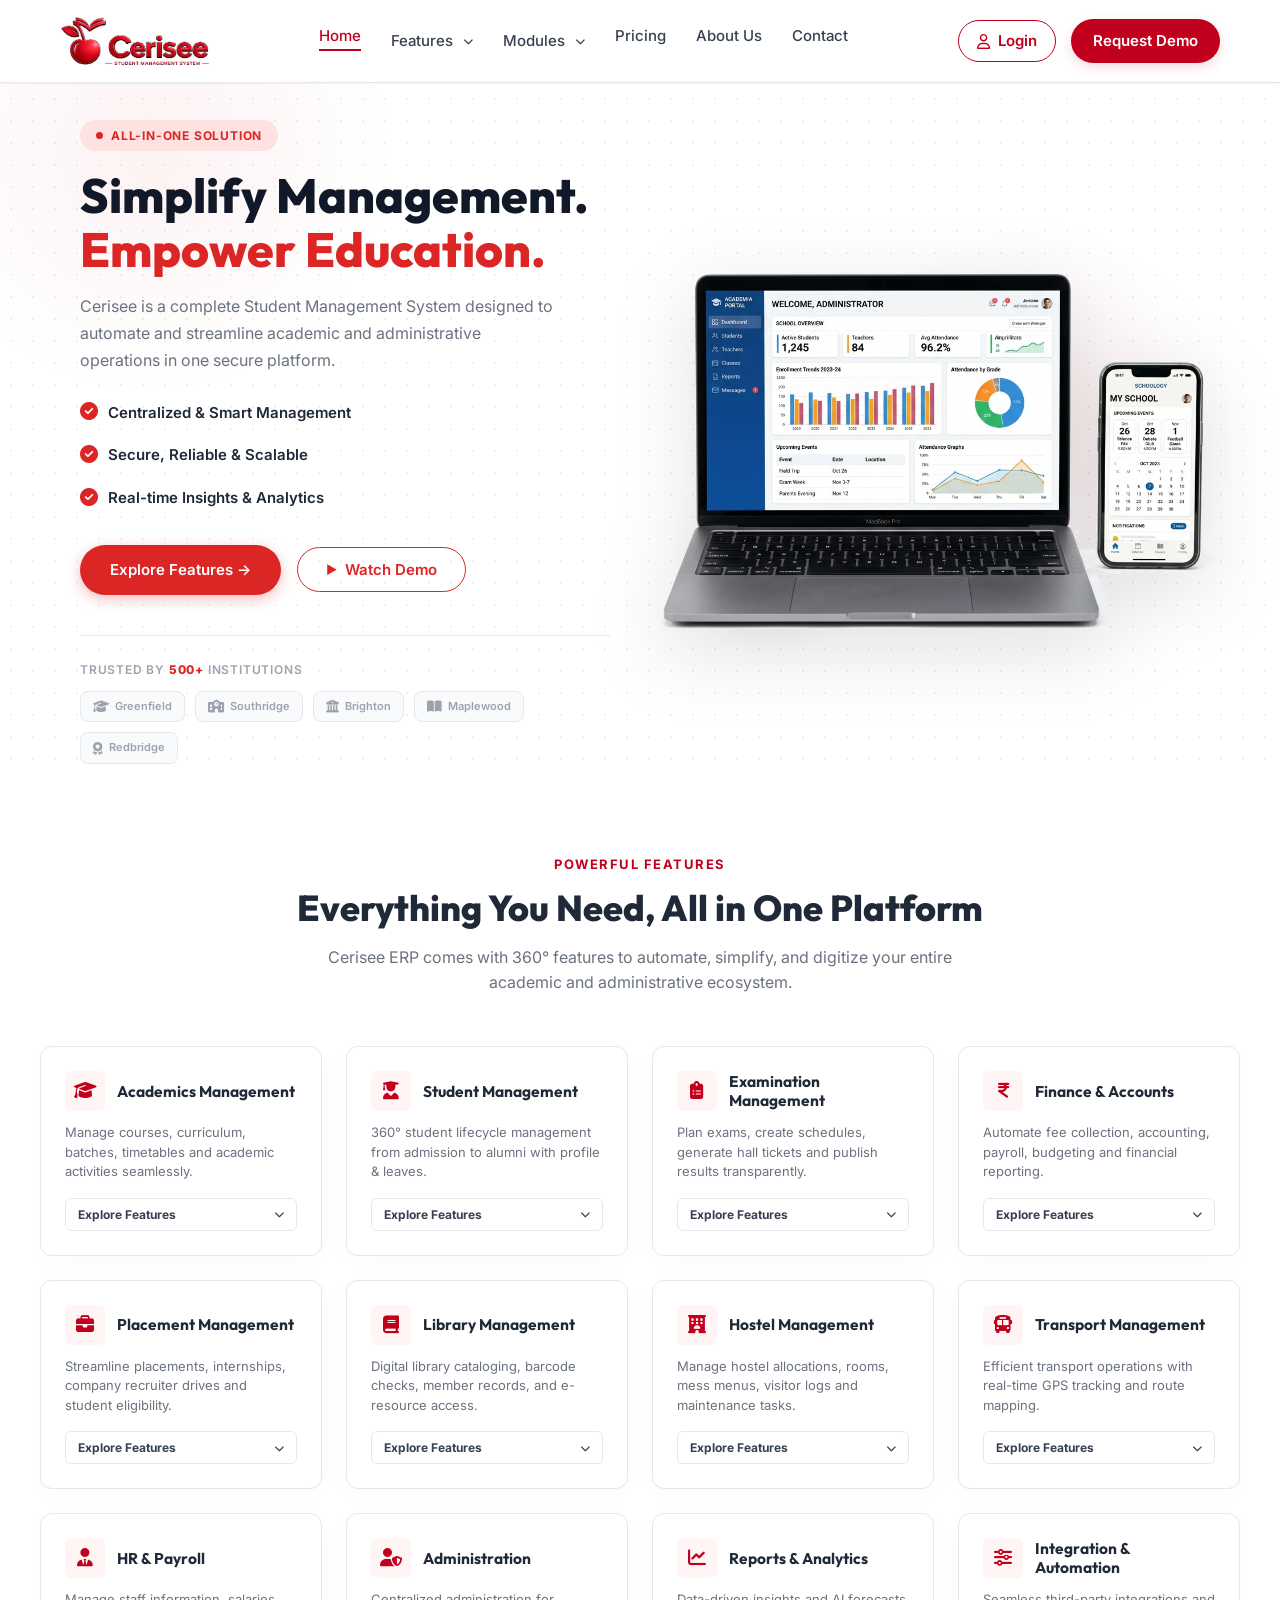
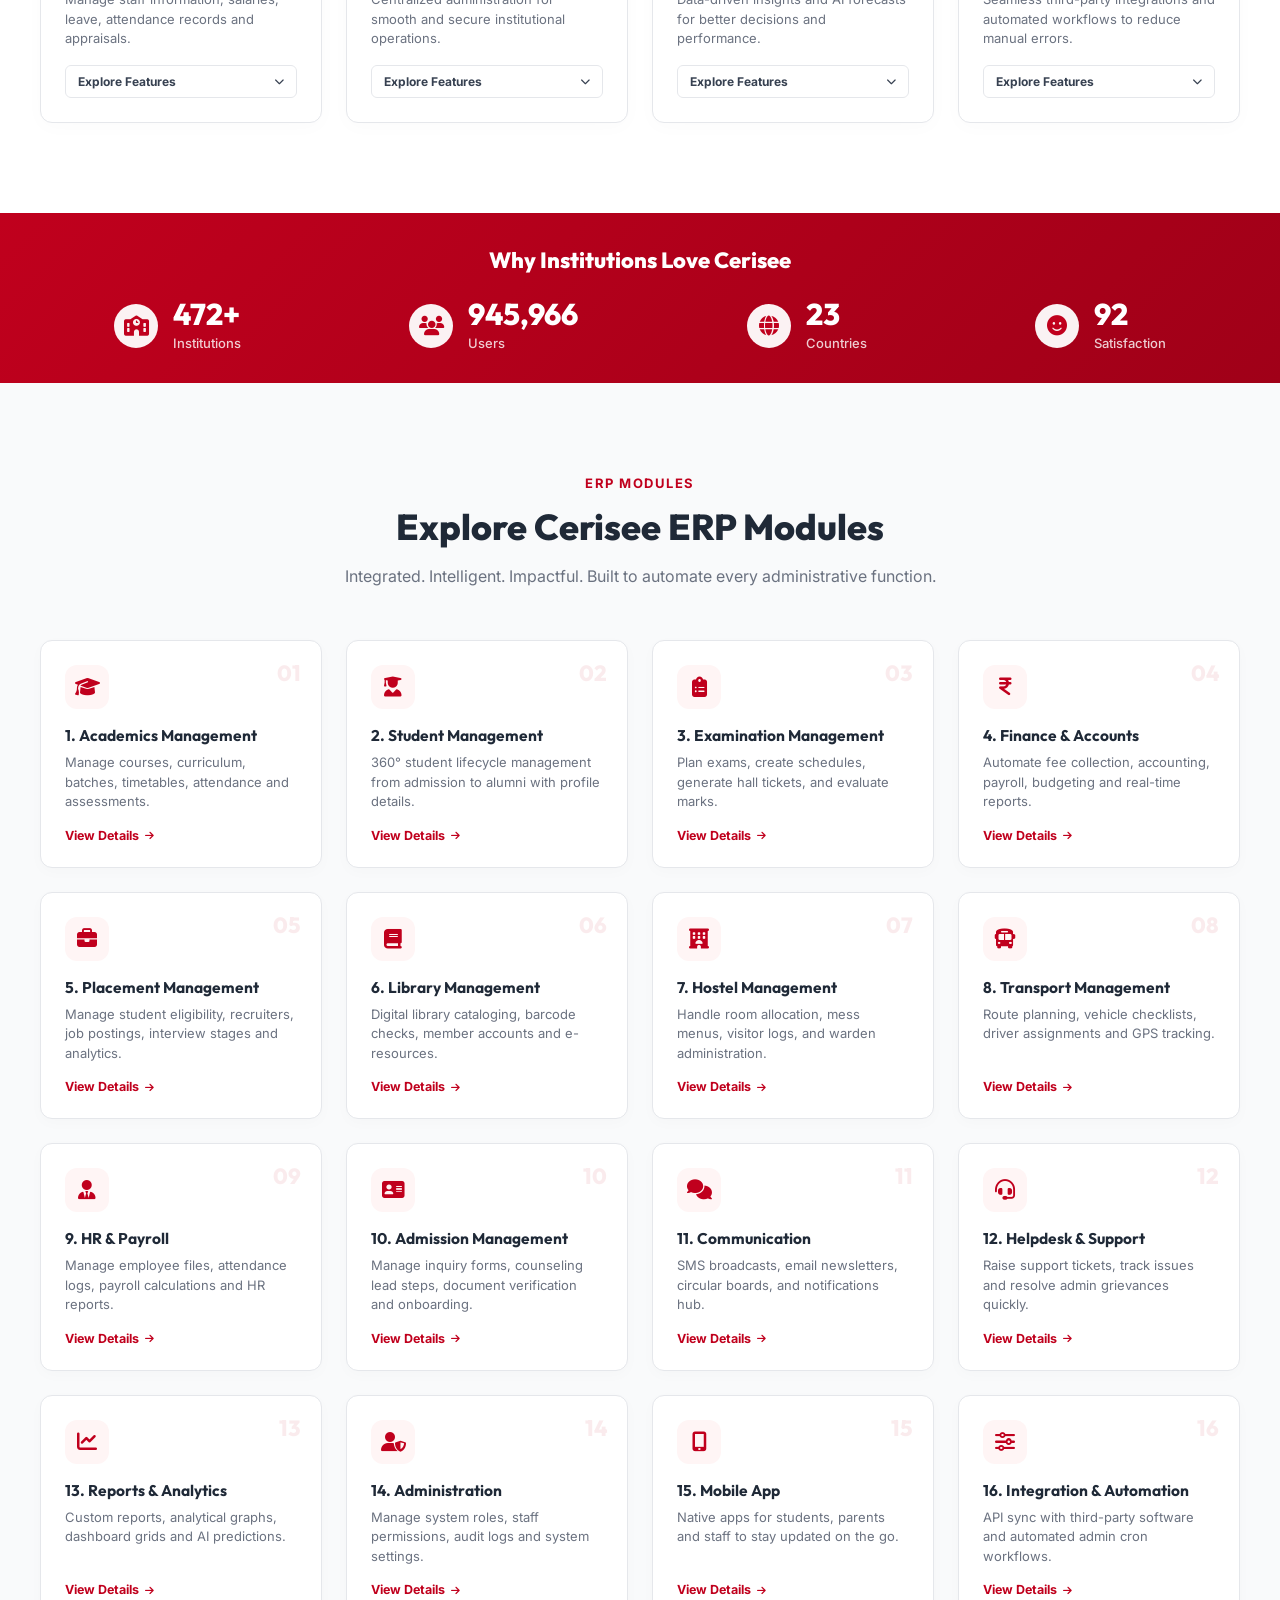
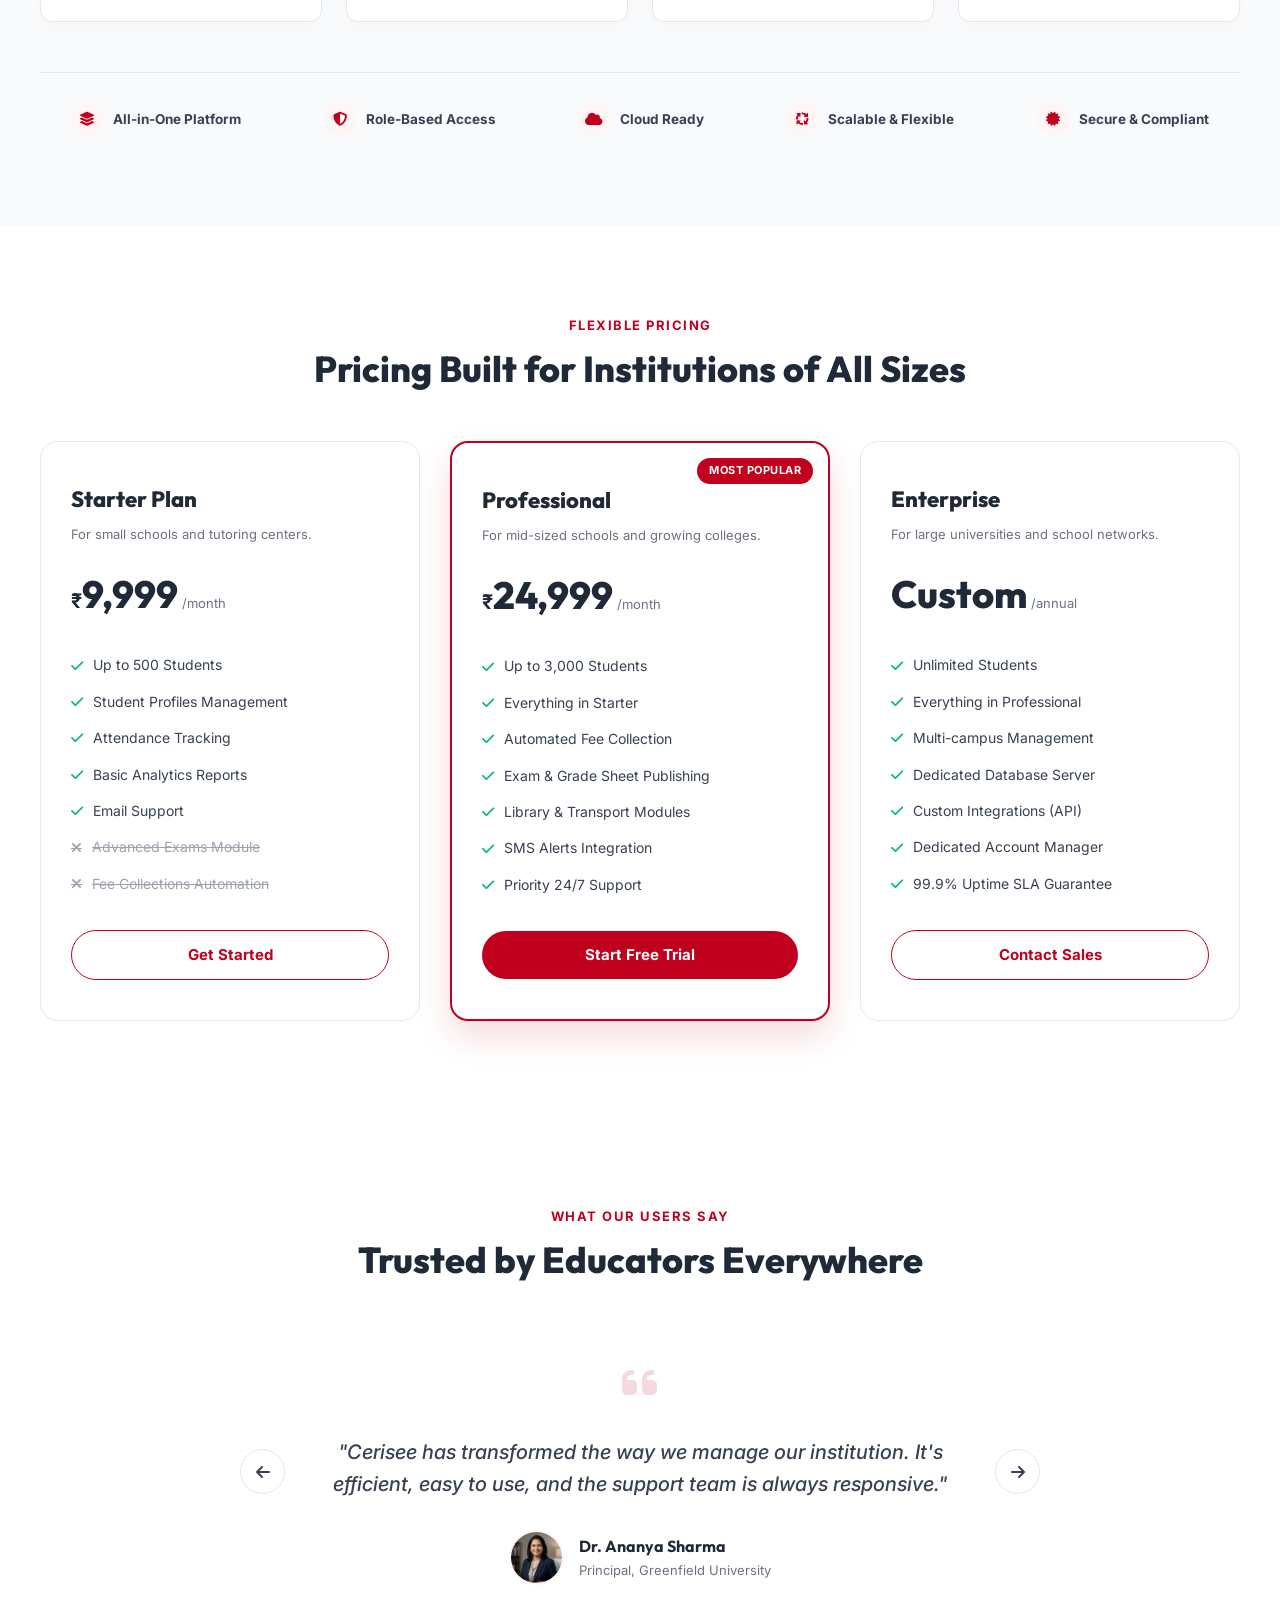
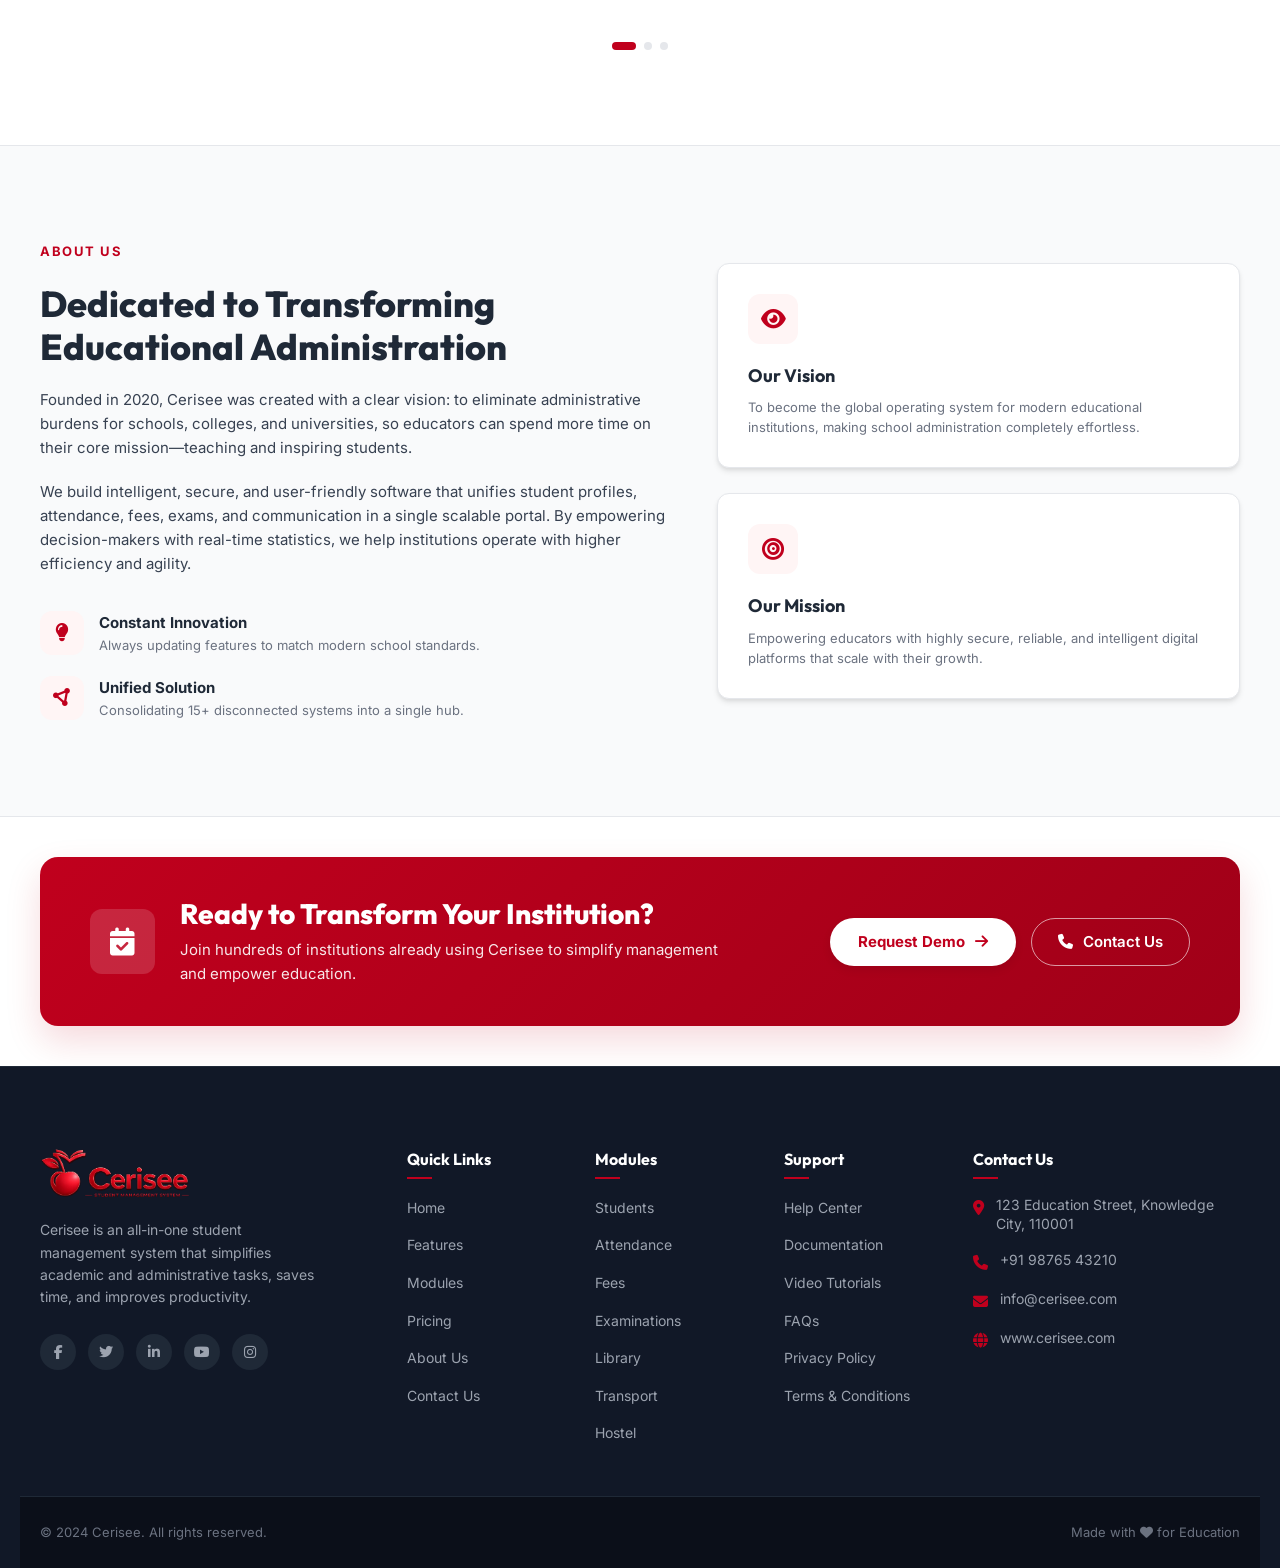
==== commit 12fe3cb4: "style: fix demo page card layout and reduce stats banner padding" ====
--- a/index.html
+++ b/index.html
@@ -409,7 +409,7 @@
     <!-- Why Institutions Love Cerisee (Features Stats Row) -->
     <section class="stats-section">
       <div class="stats-container">
-        <h3 class="stats-banner-title" style="width:100%; text-align:center; margin-bottom:20px; font-family:var(--font-headings); font-size:22px; font-weight:800; color:var(--dark-text);">Why Institutions Love Cerisee</h3>
+        <h3 class="stats-banner-title" style="width:100%; text-align:center; margin-bottom:20px; font-family:var(--font-headings); font-size:22px; font-weight:800; color:#ffffff;">Why Institutions Love Cerisee</h3>
         <div class="stats-row" style="display:flex; justify-content:space-around; width:100%; flex-wrap:wrap; gap:20px;">
           <!-- Stat 1 -->
           <div class="stat-item">
--- a/css/style.css
+++ b/css/style.css
@@ -551,6 +551,37 @@
 }
 
 
+/* ========================================
+   GENERAL SECTION HEADER STYLING
+   ======================================== */
+.section-header {
+  text-align: center;
+  margin-bottom: 50px;
+  display: flex;
+  flex-direction: column;
+  align-items: center;
+  justify-content: center;
+}
+
+.section-badge {
+  color: var(--primary);
+  font-size: 13px;
+  font-weight: 700;
+  text-transform: uppercase;
+  letter-spacing: 1.5px;
+  display: inline-block;
+  margin-bottom: 10px;
+}
+
+.section-title {
+  font-family: var(--font-headings);
+  font-size: 36px;
+  font-weight: 800;
+  color: var(--dark-text);
+  line-height: 1.25;
+}
+
+
 /* Core Features Section (12 Feature Suites) */
 .features-section {
   padding: 90px 20px;
@@ -702,7 +733,7 @@
 .stats-section {
   background: linear-gradient(135deg, var(--primary) 0%, var(--primary-hover) 100%);
   color: var(--white);
-  padding: 60px 20px;
+  padding: 30px 20px;
 }
 
 .stats-container {
